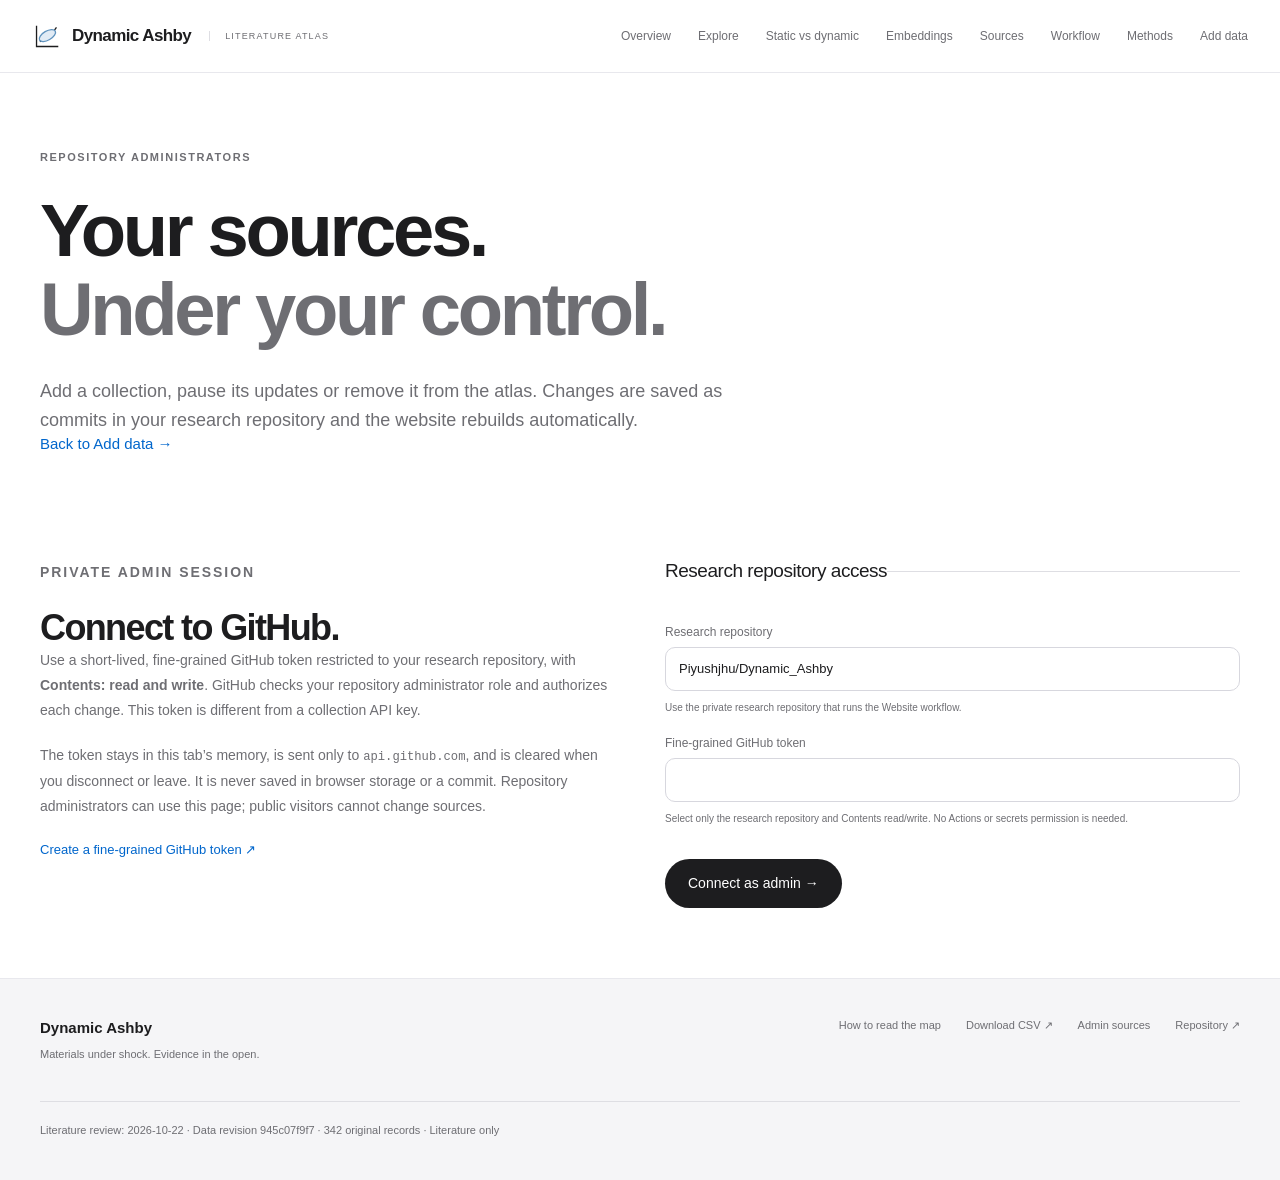
==== admin.html @ 8a85881d "Update literature atlas from b69e2a5868030210f1c32c09766890546ed92d65" ====
<!doctype html>
<html lang="en">
<head>
  <meta charset="utf-8">
  <meta name="viewport" content="width=device-width, initial-scale=1">
  <meta name="description" content="An interactive, source-linked literature atlas of spall strength and Hugoniot elastic limit. Explore exact materials, inspect the evidence, and follow every value back to its paper.">
  <meta name="theme-color" content="#f5f5f7">
  <title>Manage experimental sources — Dynamic Ashby</title>
  <link rel="icon" href="assets/favicon.svg" type="image/svg+xml">
  <link rel="stylesheet" href="assets/styles.css">
  <script type="module" src="assets/app.js"></script>
  <script type="module" src="assets/analysis.js"></script>
  <script type="module" src="assets/rankings.js"></script>
<meta name="referrer" content="no-referrer">
<meta http-equiv="Content-Security-Policy" content="default-src 'self'; script-src 'self'; connect-src 'self' https://api.github.com; style-src 'self' 'unsafe-inline'; img-src 'self' data:; form-action 'none'; base-uri 'none'; object-src 'none'">
<script type="module" src="assets/admin.js"></script>
</head>
<body data-page="admin">
  <a class="skip" href="#main">Skip to content</a>
  <header class="site-header">
    <div class="nav-shell">
      <a class="brand" href="index.html" aria-label="Dynamic Ashby home"><svg viewBox="0 0 32 32" aria-hidden="true"><path d="M5 4v23h24M9 22l5-8 5 3 8-11"/><ellipse cx="17" cy="15" rx="10" ry="5" transform="rotate(-30 17 15)"/></svg>Dynamic Ashby<span class="brand-tag">LITERATURE ATLAS</span></a>
      <button class="menu-button" type="button" aria-expanded="false" aria-controls="main-nav">Menu <span>+</span></button>
      <nav id="main-nav" aria-label="Main navigation"><a href="index.html">Overview</a><a href="explore.html">Explore</a><a href="static-dynamic.html">Static vs dynamic</a><a href="embeddings.html">Embeddings</a><a href="sources.html">Sources</a><a href="workflow.html">Workflow</a><a href="methods.html">Methods</a><a href="contribute.html">Add data</a></nav>
    </div>
  </header>
  <main id="main"><section class="page-intro page-width"><p class="eyebrow">Repository administrators</p><h1>Your sources.<br><span>Under your control.</span></h1><p>Add a collection, pause its updates or remove it from the atlas. Changes are saved as commits in your research repository and the website rebuilds automatically.</p><a class="text-link" href="contribute.html">Back to Add data →</a></section>
<section class="page-width admin-section" id="admin-access" aria-labelledby="admin-heading">
  <div class="admin-access-grid"><div><p class="eyebrow">Private admin session</p><h2 id="admin-heading">Connect to GitHub.</h2><p>Use a short-lived, fine-grained GitHub token restricted to your research repository, with <strong>Contents: read and write</strong>. GitHub checks your repository administrator role and authorizes each change. This token is different from a collection API key.</p><p>The token stays in this tab’s memory, is sent only to <code>api.github.com</code>, and is cleared when you disconnect or leave. It is never saved in browser storage or a commit. Repository administrators can use this page; public visitors cannot change sources.</p><a class="text-link" href="https://github.com/settings/personal-access-tokens/new" target="_blank" rel="noopener noreferrer">Create a fine-grained GitHub token ↗</a></div>
  <form id="admin-login" class="connection-form" autocomplete="off"><fieldset><legend>Research repository access</legend><label class="connection-full">Research repository<input id="admin-repository" required value="Piyushjhu/Dynamic_Ashby" pattern="[A-Za-z0-9_.-]+/[A-Za-z0-9_.-]+" autocomplete="off"><small>Use the private research repository that runs the Website workflow.</small></label><label class="connection-full">Fine-grained GitHub token<input id="admin-token" type="password" required autocomplete="off" spellcheck="false" autocapitalize="off"><small>Select only the research repository and Contents read/write. No Actions or secrets permission is needed.</small></label></fieldset><button class="button primary" type="submit">Connect as admin →</button></form></div>
  <div id="admin-message" class="connection-form-message" role="status" aria-live="polite"></div>
  <div id="admin-session" class="admin-toolbar" hidden><strong id="admin-session-label"></strong><a id="admin-workflow" class="text-link" target="_blank" rel="noopener noreferrer">View website rebuild ↗</a><button id="admin-disconnect" class="button" type="button">Disconnect</button></div>
</section>
<div id="admin-workspace" hidden>
  <section class="page-width admin-section"><div class="connection-section-heading"><div><p class="eyebrow">Live repository configuration</p><h2>Manage sources.</h2></div><div class="admin-toolbar"><a class="text-link" href="#connect-source">Add a source ↓</a><button id="admin-refresh" class="button" type="button">Refresh list</button></div></div><p class="connection-small-print">This list reads the research repository directly. The public map changes after the Website workflow and deployment finish. Pausing retains a source’s status card; removing deletes its connection and stops future synchronization. Neither action deletes data in the original collection.</p><div id="admin-sources" class="connection-status"></div></section>
  <section class="page-width connection-builder" id="connect-source" aria-labelledby="connect-heading"><div class="connection-section-heading"><div><p class="eyebrow">Set up a dynamic source</p><h2 id="connect-heading">Connect your collection.</h2></div><p>This setup creates a configuration file for your research repository. API credentials go directly into GitHub’s encrypted Actions secrets.</p></div><div class="connection-builder-grid"><form id="connection-form" class="connection-form">
  <fieldset><legend>The collection</legend><label class="connection-full">Collection or folder URL<input type="url" id="connection-url" name="portalUrl" required placeholder="https://data.htmdec.org/#collection/…/folder/…" autocomplete="off" aria-describedby="connection-url-help"><small id="connection-url-help">Girder-compatible collections, including data.htmdec.org. A nested folder in the URL takes priority.</small></label><label>Connection ID<input type="text" id="connection-id" name="id" required pattern="[a-z0-9][a-z0-9-]{0,63}" maxlength="64" placeholder="my-lab-shock-data" autocomplete="off"><small>1–64 lowercase letters, numbers or hyphens.</small></label><label>Display name<input type="text" id="connection-label" name="label" required maxlength="120" placeholder="My lab · shock experiments" autocomplete="off"></label><label>Root type<select id="connection-root-type" name="rootType"><option value="folder">Folder</option><option value="collection">Collection</option></select></label><label>Root ID<input type="text" id="connection-root-id" name="rootId" required pattern="[a-fA-F0-9]{24}" maxlength="24" placeholder="24-character collection or folder ID" autocomplete="off"></label></fieldset>
  <fieldset><legend>How the data are stored</legend><label>Read mode<select id="connection-format" name="format" aria-describedby="connection-format-help"><option value="discovery">Discover datasets first</option><option value="csv">CSV files</option><option value="json">JSON files</option><option value="item_metadata">Girder item metadata</option></select></label><label>Authentication<select id="connection-auth" name="auth"><option value="api_key">API key · encrypted GitHub secret</option><option value="token">Girder token · encrypted GitHub secret</option><option value="none">Public source · no credential</option></select></label><p class="connection-field-note connection-full" id="connection-format-help">Discovery lists the available datasets without publishing numerical values. Start here if you have not reviewed the source schema. Collections containing XLSX files or spall values without HEL can remain in discovery while their schema and measurement basis are reviewed.</p><div id="connection-measurement-options" class="connection-full" hidden><div class="connection-fields"><label>File pattern<input type="text" id="connection-file-pattern" name="filePattern" value="*.csv" autocomplete="off"></label><label>JSON records path<input type="text" id="connection-records-path" name="recordsPath" placeholder="data.records (leave blank for an array)" autocomplete="off"></label></div><div class="connection-measurement-callout"><strong>Map experimentally measured values.</strong><p>HEL must be the elastic-limit measurement, not peak shock stress. A spall-only dataset cannot supply a missing HEL. Leave an unavailable property mapping blank; it remains unresolved. Model predictions, simulations and yield-derived coordinates do not enter this layer. Experimentally reduced strengths retain their reported basis.</p></div><div class="connection-fields" id="connection-field-map"><label>Stable row ID<input type="text" name="field-id" value="id" required></label><label>Exact material<input type="text" name="field-material" value="material" required></label><label>Material class<input type="text" name="field-class" value="material_class" required></label><label>Material state<input type="text" name="field-state" value="state"></label><label>Experiment / shot ID<input type="text" name="field-shot" value="shot_id"></label><label>Experimental basis<input type="text" name="field-basis" value="evidence_basis" required></label><label>HEL column<input type="text" name="field-hel" value="HEL"></label><label>HEL units<select id="connection-hel-unit" name="helUnit"><option>GPa</option><option>MPa</option><option>kPa</option><option>Pa</option></select></label><label>Spall column<input type="text" name="field-spall" value="spall_strength"></label><label>Spall units<select id="connection-spall-unit" name="spallUnit"><option>GPa</option><option>MPa</option><option>kPa</option><option>Pa</option></select></label></div><p class="connection-field-note">The basis field must contain <code>experimental</code>, <code>experimental_measurement</code>, <code>direct_measurement</code> or <code>experimental_reduction</code>. Missing or unsupported values stay held for review.</p><label class="connection-check"><input type="checkbox" id="connection-pairing" name="pairing"><span>For rows containing both properties, I confirm that HEL and spall refer to the same identified experiment. Independent property lists must not be paired by material name.</span></label></div></fieldset>
  <details class="connection-advanced"><summary>Advanced · API endpoint</summary><label>Girder API base URL<input type="url" id="connection-api-url" name="apiUrl" value="https://data.htmdec.org/api/v1" required autocomplete="off"><small>HTTPS only. Use the API endpoint for this Girder instance.</small></label></details>
  <fieldset><legend>Publication and repository</legend><label class="connection-full">Research repository <span class="connection-optional">optional</span><input type="text" id="connection-repo" name="repository" placeholder="owner/repository" autocomplete="off" aria-describedby="connection-repo-help"><small id="connection-repo-help">The repository running the website workflow. Enter it to create GitHub setup links.</small></label><label class="connection-check connection-full"><input type="checkbox" id="connection-public" name="publicApproved"><span>I approve publishing this source’s dataset links and accepted measurements on the public atlas. I have permission to share them.</span></label><p class="connection-field-note connection-full">Leave this unchecked to save a configuration awaiting publication approval. It will not fetch or publish source contents.</p></fieldset>
  <div id="connection-form-message" class="connection-form-message" role="status"></div><button class="button primary" type="submit">Create connection configuration ↓</button>
</form><aside class="connection-setup-side"><div class="connection-security"><p class="eyebrow">Credentials stay with you</p><h3>Use an encrypted secret.</h3><p>The browser never asks for a collection API token or sends requests to your collection. Scheduled synchronization runs in your research repository.</p><p>Create an Actions secret named <code>ASHBY_DATA_SOURCE_CREDENTIALS</code>. Its value is a JSON object mapping your connection ID to its API key or token:</p><pre><code>{"my-lab-shock-data": "YOUR_API_KEY"}</code></pre><p>Keep this value out of configuration files and commits. Public sources can use “no credential”.</p><a class="text-link" href="documentation/README_CONNECTED_SOURCES.md">Read the connection guide →</a></div><div class="connection-output" id="connection-output" hidden><p class="eyebrow">Configuration ready</p><h3 id="connection-output-title">Save your connection.</h3><p id="connection-output-note"></p><p>Save the file under <code id="connection-output-path"></code> in the research repository.</p><div class="connection-output-actions"><a id="connection-download" class="button primary" download>Download JSON ↓</a><a id="connection-github-create" class="text-link" target="_blank" rel="noopener noreferrer" hidden>Create file on GitHub ↗</a><a id="connection-github-secret" class="text-link" target="_blank" rel="noopener noreferrer" hidden>Open Actions secrets ↗</a><a id="connection-github-action" class="text-link" target="_blank" rel="noopener noreferrer" hidden>Run the website workflow ↗</a></div><details><summary>Inspect the generated configuration</summary><pre><code id="connection-config-preview"></code></pre></details></div></aside></div></section>

  <section class="page-width admin-section" id="admin-review" hidden><p class="eyebrow">Review before saving</p><h2>Add this source?</h2><p id="admin-review-summary"></p><pre id="admin-review-json"></pre><p id="admin-credential-note"></p><div class="admin-toolbar"><button id="admin-save" class="button primary" type="button">Save source to repository</button><button id="admin-cancel-add" class="button" type="button">Cancel</button></div></section>
</div>
<dialog id="admin-confirm" class="admin-dialog" aria-labelledby="admin-confirm-title"><h2 id="admin-confirm-title"></h2><p id="admin-confirm-detail"></p><label>Type the connection ID to confirm<input id="admin-confirm-id" autocomplete="off" spellcheck="false"></label><div class="admin-toolbar"><button id="admin-confirm-submit" class="button" type="button" disabled>Confirm change</button><button id="admin-confirm-cancel" class="button" type="button">Cancel</button></div></dialog>
</main>
  <footer class="site-footer">
    <div><a class="footer-brand" href="index.html">Dynamic Ashby</a><p>Materials under shock. Evidence in the open.</p></div>
    <div class="footer-links"><a href="methods.html">How to read the map</a><a href="data/literature.csv" download>Download CSV ↗</a><a href="admin.html">Admin sources</a><a href="https://github.com/Piyushjhu/Dynamic-Ashby-Atlas" target="_blank" rel="noopener noreferrer">Repository ↗</a></div>
    <p class="build-note" data-build-note>Loading the literature compilation…</p>
  </footer>
  <div id="toast" class="toast" role="status"></div>
</body>
</html>
---- assets/styles.css ----
@charset "UTF-8";
:root{--ink:#1d1d1f;--secondary:#6e6e73;--faint:#86868b;--paper:#fff;--ground:#f5f5f7;--line:#dedee3;--blue:#0066cc;--radius:24px;font-family:-apple-system,BlinkMacSystemFont,"SF Pro Display","Helvetica Neue",Arial,sans-serif;color:var(--ink);background:var(--paper);font-synthesis:none;-webkit-font-smoothing:antialiased;scroll-behavior:smooth}
*{box-sizing:border-box}body{margin:0}a{color:var(--blue);text-decoration:none}a:hover{text-decoration:underline}button,input,select{font:inherit}button,select{cursor:pointer}button{color:inherit}button:disabled{cursor:default;opacity:.45}button:focus-visible,a:focus-visible,input:focus-visible,select:focus-visible,summary:focus-visible,[tabindex]:focus-visible{outline:3px solid #0071e3;outline-offset:4px}button{border:0}p{line-height:1.6;margin:0 0 20px}h1,h2,h3{font-weight:600;letter-spacing:-.045em;line-height:1.07;margin:0}h1{font-size:clamp(46px,5.8vw,78px)}h2{font-size:clamp(34px,4vw,52px)}h3{font-size:24px;letter-spacing:-.025em}h1 span{color:var(--secondary)}svg{display:block}code{font-family:ui-monospace,SFMono-Regular,Menlo,monospace;font-size:.87em}small{line-height:1.55}.page-width{width:min(1200px,calc(100% - 80px));margin-inline:auto}.eyebrow{text-transform:uppercase;font-size:11px;font-weight:600;letter-spacing:.14em;color:var(--secondary);margin-bottom:24px}.sr-only{position:absolute;width:1px;height:1px;padding:0;overflow:hidden;clip:rect(0,0,0,0);white-space:nowrap;border:0}.skip{position:fixed;top:-60px;left:16px;background:var(--ink);color:white;padding:12px 18px;z-index:100}.skip:focus{top:12px}
.site-header{position:sticky;top:0;z-index:30;background:rgba(255,255,255,.9);backdrop-filter:blur(20px);border-bottom:1px solid #e8e8ed}.nav-shell{width:min(1360px,calc(100% - 64px));height:72px;margin:auto;display:flex;align-items:center;justify-content:space-between;gap:25px}.brand{display:flex;align-items:center;gap:11px;font-size:17px;font-weight:600;letter-spacing:-.035em;color:var(--ink);white-space:nowrap}.brand:hover{text-decoration:none}.brand svg{width:29px;height:29px;stroke:var(--ink);stroke-width:1.45;fill:none}.brand svg ellipse{fill:#e1ebf5;stroke:#6093be}.brand-tag{border-left:1px solid var(--line);padding-left:15px;margin-left:7px;letter-spacing:.13em;font-size:9px;color:var(--secondary);font-weight:500}.site-header nav{display:flex;gap:27px;align-items:center}.site-header nav a{font-size:12px;color:var(--secondary);line-height:72px;position:relative}.site-header nav a:hover{color:var(--ink);text-decoration:none}.site-header nav a[aria-current]{color:var(--ink)}.site-header nav a[aria-current]:after{content:"";position:absolute;bottom:0;height:2px;background:var(--ink);left:0;right:0}.menu-button{display:none}.button{display:inline-flex;align-items:center;justify-content:center;gap:23px;padding:15px 23px;border-radius:100px;font-size:14px;font-weight:500;line-height:1.3;transition:background .2s,transform .2s}.button:hover{text-decoration:none;transform:translateY(-1px)}.primary{background:var(--ink);color:white}.primary:hover{background:#343437}.text-link{font-size:15px;font-weight:500}.hero-actions{display:flex;align-items:center;gap:30px;margin-top:32px}.live-dot{display:inline-block;width:6px;height:6px;border-radius:50%;background:#4b8b65;vertical-align:2px;margin-right:9px}
.hero{padding-top:78px;text-align:center}.hero h1{line-height:1.04;letter-spacing:-.06em}.hero .eyebrow{margin-bottom:27px}.hero-description{color:var(--secondary);font-size:19px;line-height:1.55;max-width:600px;margin:26px auto 0}.hero .hero-actions{justify-content:center}.hero-plot-wrap{margin-top:64px;background:var(--ground);border:1px solid #e8e8ed;border-radius:28px;padding:23px 30px 18px;overflow:hidden;text-align:left}.preview-heading,.preview-caption{display:flex;justify-content:space-between;align-items:center;gap:15px;font-size:12px;color:var(--secondary)}.preview-heading{font-weight:500;color:var(--ink)}.preview-heading a{font-size:11px}.preview-caption{font-size:10px;padding-top:6px}.hero-plot{margin:6px 0}.hero-plot svg{width:100%}.metrics-strip{display:grid;grid-template-columns:repeat(4,1fr);border-bottom:1px solid var(--line);padding:48px 0 44px;gap:20px}.metrics-strip div{text-align:center;border-right:1px solid var(--line)}.metrics-strip div:last-child{border:0}.metrics-strip strong{display:block;font-size:44px;letter-spacing:-.06em;font-weight:500;margin-bottom:7px}.metrics-strip span{font-size:12px;color:var(--secondary)}.editorial-section{padding-block:104px}.split-intro{display:grid;grid-template-columns:1fr 1fr;gap:100px}.prose{font-size:17px;color:var(--secondary)}.prose h2{color:var(--ink);margin-bottom:30px}.prose p{margin-bottom:25px}.feature-section{background:var(--ground);padding-block:94px}.feature-grid{display:grid;grid-template-columns:repeat(3,1fr);gap:60px;margin-top:60px}.feature-grid article{border-top:1px solid #cfcfd6;padding-top:22px}.feature-number{font-size:12px;color:var(--faint);display:block;margin-bottom:44px}.feature-grid h3{margin-bottom:17px}.feature-grid p{font-size:15px;color:var(--secondary)}.feature-grid a{font-size:13px}.evidence-note{max-width:800px;text-align:center}.evidence-note p:not(.eyebrow){color:var(--secondary);font-size:18px;margin:26px auto}.site-footer{background:var(--ground);border-top:1px solid #e8e8ed;padding:40px max(40px,calc((100% - 1200px)/2));display:grid;grid-template-columns:1fr 1fr;gap:28px;color:var(--secondary);font-size:11px}.footer-brand{color:var(--ink);font-size:15px;font-weight:600}.site-footer p{margin:10px 0 0}.footer-links{display:flex;gap:25px;justify-content:flex-end;align-items:flex-start}.footer-links a{color:var(--secondary)}.build-note{grid-column:1/-1;border-top:1px solid var(--line);padding-top:20px;overflow-wrap:anywhere}.page-intro{padding-top:76px;padding-bottom:62px}.page-intro>p:not(.eyebrow){font-size:18px;color:var(--secondary);max-width:700px;margin:28px 0 0}.page-intro.compact{padding-top:50px;padding-bottom:34px}.compact h1{font-size:48px}.compact>p:not(.eyebrow){font-size:16px;margin-top:14px}.compact .eyebrow{margin-bottom:16px}
.explorer{width:min(1440px,calc(100% - 64px))}.explorer-toolbar{display:flex;align-items:center;justify-content:space-between;gap:16px;margin-bottom:20px}.segmented{display:inline-flex;gap:3px;background:#ededf0;padding:4px;border-radius:11px}.segmented button{padding:10px 19px;border-radius:8px;background:transparent;font-size:12px;color:var(--secondary)}.segmented button[aria-pressed=true]{background:white;color:var(--ink);box-shadow:0 1px 3px #0000000d}.toolbar-actions{display:flex;gap:16px}.quiet-button{background:transparent;color:var(--secondary);padding:8px 5px;font-size:12px}.quiet-button:hover{color:var(--blue)}.filter-bar{display:flex;gap:16px;align-items:center;background:var(--ground);padding:16px 20px;border:1px solid #e8e8ed;border-radius:16px 16px 0 0}.search-field{display:flex;align-items:center;gap:9px;flex:1;min-width:150px}.search-field svg{width:18px;height:18px;stroke:var(--secondary);fill:none;stroke-width:1.4;flex-shrink:0}.search-field input{width:100%;padding:10px 0;border:0;background:transparent;outline-offset:2px;font-size:13px;min-width:100px;color:var(--ink)}.search-field input::placeholder{color:var(--faint)}.filter-bar>label:not(.search-field){display:flex;align-items:center;gap:9px;font-size:11px;color:var(--secondary)}select{background:white;border:1px solid #d7d7dd;border-radius:8px;font-size:12px;padding:10px 30px 10px 10px;color:var(--ink);max-width:100%}.explorer-body{display:grid;grid-template-columns:minmax(0,1fr) 330px;border:1px solid var(--line);border-top:0;border-radius:0 0 18px 18px;overflow:hidden}.map-panel{min-width:0;padding:19px 20px 20px}.map-topline{display:flex;align-items:center;justify-content:space-between;gap:15px;margin-bottom:6px}.map-topline p{font-size:11px;color:var(--secondary);margin:0}.checkbox{display:flex;gap:6px;align-items:center;font-size:11px;white-space:nowrap;color:var(--secondary)}input[type=checkbox]{accent-color:var(--ink)}.map-frame{position:relative}.main-plot{width:100%;min-height:380px;touch-action:none;user-select:none}.main-plot svg{width:100%;overflow:visible}.zoom-tools{position:absolute;right:9px;bottom:75px;display:flex;flex-direction:column;border:1px solid var(--line);background:#fffffff0;border-radius:9px;overflow:hidden}.zoom-tools button{background:transparent;width:31px;height:30px;font-size:18px;font-weight:400}.zoom-tools button+button{border-top:1px solid #e8e8ed}.zoom-tools button:hover{background:var(--ground)}.plot-key{display:flex;flex-wrap:wrap;gap:13px;font-size:10px;color:var(--secondary);margin:3px 0 15px;padding-top:8px}.plot-key>span{display:flex;align-items:center;gap:5px}.line-sample{display:inline-block;width:19px;border-top:1.5px solid var(--secondary)}.line-sample.matched{border-top-style:dashed}.line-sample.modeled{border-top-style:dotted}.plot-hint{margin-left:auto;color:var(--faint)}.class-legend{display:flex;flex-wrap:wrap;gap:4px 7px;border-top:1px solid #ededf0;padding-top:11px}.legend-button{display:flex;align-items:center;gap:5px;font-size:10px;background:transparent;border:1px solid transparent;border-radius:6px;padding:6px;color:var(--secondary)}.legend-button:hover,.legend-button[aria-pressed=true]{background:var(--ground);color:var(--ink);border-color:#dedee3}.swatch{width:7px;height:7px;border-radius:50%;background:var(--color);display:inline-block;flex-shrink:0}.map-footnote{font-size:10px;color:var(--faint);line-height:1.6;margin:12px 0 0}.map-footnote a{white-space:nowrap}.selection-panel{border-left:1px solid var(--line);background:#fafafb;padding:27px 23px;max-height:830px;overflow:auto;scrollbar-width:thin}.selection-panel h2{font-size:25px;line-height:1.18;letter-spacing:-.035em;overflow-wrap:anywhere}.selection-panel .eyebrow{font-size:9px;margin:0 0 12px}.selection-panel p{font-size:12px;color:var(--secondary)}.selection-panel .state-text{margin:12px 0 18px;font-size:12px}.empty-selection{padding-top:65px}.empty-selection svg{width:80px;height:62px;margin-bottom:28px}.empty-selection h2{font-size:25px;margin-bottom:17px}.empty-selection p{font-size:13px}.empty-selection .quiet-button{color:var(--blue);padding:0;text-align:left;font-size:12px}.detail-close{float:right;background:transparent;font-size:19px;color:var(--secondary);margin-top:-8px;padding:3px 0 6px 8px}.property-grid{display:grid;grid-template-columns:1fr 1fr;margin:22px 0;border-block:1px solid var(--line);padding:16px 0;gap:10px}.property-grid strong{display:block;font-size:19px;letter-spacing:-.04em;font-weight:500}.property-grid small{display:block;font-size:10px;color:var(--secondary);margin-bottom:6px}.property-grid .unit{font-size:10px;color:var(--secondary);display:block;margin-top:4px}.detail-stat{font-size:11px;color:var(--secondary);line-height:1.7;margin-bottom:16px}.detail-badge{display:inline-flex;border:1px solid #d6d6dc;border-radius:5px;padding:4px 6px;font-size:9px;margin:0 3px 8px 0;color:var(--secondary);line-height:1.4}.detail-section{padding-top:18px;margin-top:18px;border-top:1px solid var(--line)}.detail-section h3{font-size:11px;letter-spacing:0;font-weight:600;margin-bottom:10px}.detail-section p{font-size:11px;line-height:1.7;margin-bottom:9px;overflow-wrap:anywhere}.detail-section dl{display:grid;grid-template-columns:1fr 1.5fr;font-size:10px;gap:8px;margin:0;line-height:1.5}.detail-section dt{color:var(--faint)}.detail-section dd{margin:0;color:var(--secondary)}.citation-link{display:block;font-size:12px;line-height:1.5;margin-bottom:7px}.detail-source{padding:10px 0;border-bottom:1px solid #e8e8ed}.detail-source:last-child{border:0}.detail-source small{display:block;color:var(--faint);font-size:10px}.record-link{display:block;border:0;background:transparent;padding:9px 0;text-align:left;width:100%;font-size:11px;line-height:1.5;border-bottom:1px solid #e8e8ed;color:var(--blue)}.record-link small{display:block;font-size:10px;color:var(--secondary)}.record-link:hover{text-decoration:underline}.back-link{border:0;background:transparent;color:var(--blue);padding:0;margin-bottom:20px;font-size:11px}.plot-tooltip{position:fixed;z-index:45;background:#1d1d1f;color:#fff;max-width:260px;border-radius:9px;padding:11px 13px;pointer-events:none;font-size:11px;line-height:1.5}.plot-tooltip strong{display:block;font-weight:500;margin-bottom:3px}.plot-tooltip span{display:block;color:#cfcfd6;font-size:10px}.results-section{padding-top:43px}.results-heading{display:flex;justify-content:space-between;align-items:flex-end;margin-bottom:22px}.results-heading .eyebrow{font-size:9px;margin-bottom:11px}.results-heading h2{font-size:27px}.results-heading>span{font-size:11px;color:var(--secondary)}.material-results{display:grid;grid-template-columns:repeat(3,1fr);gap:0 25px;max-height:380px;overflow:auto;padding-right:6px}.material-row{display:flex;align-items:flex-start;gap:11px;border-top:1px solid var(--line);background:transparent;padding:16px 0;text-align:left;min-width:0}.material-row .swatch{margin-top:5px}.material-row strong{font-weight:500;font-size:12px;display:block;line-height:1.45}.material-row small{display:block;font-size:10px;color:var(--secondary);margin-top:4px}.material-row:hover strong{color:var(--blue)}.material-row[aria-pressed=true]{color:var(--blue)}.no-results{padding:40px 0;color:var(--secondary);font-size:14px;grid-column:1/-1}.coverage-section{display:grid;grid-template-columns:1fr 1fr;gap:90px;padding-block:85px}.coverage-section h2{font-size:35px}.coverage-section p:not(.eyebrow){font-size:14px;color:var(--secondary);margin-top:20px}.ledger-row{display:flex;justify-content:space-between;align-items:center;padding:17px 0;border-bottom:1px solid var(--line);font-size:12px;color:var(--secondary);gap:15px}.ledger-row strong{font-size:21px;font-weight:500;color:var(--ink);letter-spacing:-.04em}.coverage-class{font-size:11px;padding:11px 0;border-bottom:1px solid var(--line);display:flex;justify-content:space-between;gap:12px}.coverage-class>span:first-child{display:flex;align-items:center;gap:8px}.coverage-class>span:last-child{color:var(--secondary)}
.source-library{padding-bottom:90px}.library-toolbar{display:flex;align-items:center;gap:15px;padding:16px 20px;background:var(--ground);border-radius:14px}.library-summary{display:flex;justify-content:space-between;color:var(--secondary);font-size:11px;padding:24px 0;border-bottom:1px solid var(--line)}.source-item{padding:27px 0;border-bottom:1px solid var(--line);display:grid;grid-template-columns:90px minmax(0,1fr) 180px;gap:24px;scroll-margin-top:95px}.source-id{font-size:11px;color:var(--faint);padding-top:4px}.source-year{display:block;font-size:24px;color:var(--ink);letter-spacing:-.04em;margin-bottom:6px;font-weight:500}.source-item h2{font-size:18px;line-height:1.4;letter-spacing:-.02em;max-width:760px;margin-bottom:9px;font-weight:500}.source-citation{font-size:12px;color:var(--secondary);margin:0 0 13px}.source-tags{display:flex;gap:8px;flex-wrap:wrap;font-size:10px;color:var(--secondary);margin-bottom:13px}.source-tags span{background:var(--ground);padding:4px 7px;border-radius:4px}.source-actions{text-align:right;font-size:12px;padding-top:4px}.source-actions a{display:block;margin-bottom:13px}.source-actions small{display:block;color:var(--faint);font-size:10px}.source-item details{margin-top:14px}.source-item summary{font-size:11px;color:var(--blue);cursor:pointer;width:fit-content;line-height:1.6}.source-records{padding-top:15px}.source-record{display:grid;grid-template-columns:60px 1fr;gap:10px;padding:13px 0;border-top:1px solid #ebebee;font-size:11px;color:var(--secondary);line-height:1.7}.source-record>span{color:var(--faint)}.source-record strong{color:var(--ink);font-weight:500}.source-record p{font-size:11px;margin:3px 0}.source-record a{display:inline-block;margin-top:6px}.source-note{font-size:11px;color:var(--secondary);margin-top:15px}.source-item:target{background:#f5f8fc}.workflow-steps{padding-bottom:50px}.workflow-step{display:grid;grid-template-columns:65px 1fr 285px;gap:40px;padding:64px 0;border-top:1px solid var(--line);align-items:start}.step-number{font-size:16px;color:var(--faint);letter-spacing:-.03em}.workflow-step h2{font-size:35px;margin-bottom:25px}.workflow-step .eyebrow{margin-bottom:17px}.workflow-step p:not(.eyebrow){font-size:15px;color:var(--secondary)}.step-detail{background:var(--ground);border-radius:18px;padding:25px;align-self:stretch}.file-label{font-size:10px;font-family:ui-monospace,SFMono-Regular,monospace;display:block;overflow-wrap:anywhere;color:var(--secondary);padding-bottom:19px;border-bottom:1px solid #dcdce1;margin-bottom:20px}.step-detail p{line-height:2.1!important;font-size:13px!important;color:var(--ink)!important}.step-detail small{font-size:10px;color:var(--faint);display:block;padding-top:10px}.reading-layout{display:grid;grid-template-columns:210px 1fr;gap:100px;padding-bottom:90px}.reading-nav{position:sticky;top:112px;align-self:start;display:flex;flex-direction:column;gap:22px;border-left:1px solid var(--line);padding-left:20px;font-size:12px}.reading-nav a{color:var(--secondary)}.reading-nav a:hover{color:var(--ink)}.reading-content{max-width:750px}.reading-content section{scroll-margin-top:110px;padding-bottom:55px;margin-bottom:40px;border-bottom:1px solid var(--line)}.reading-content section:last-child{border:0;margin:0}.reading-content h2{font-size:35px;margin-bottom:26px}.reading-content p:not(.eyebrow){color:var(--secondary);font-size:15px}.reading-content strong{color:var(--ink);font-weight:500}.formula{background:var(--ground);border-radius:14px;padding:28px 24px;margin:27px 0;font-size:19px;letter-spacing:-.015em;line-height:1.5;overflow:auto}.definition-row{display:grid;grid-template-columns:185px 1fr;gap:25px;padding:18px 0;border-top:1px solid var(--line)}.definition-row strong{font-size:13px;line-height:1.6}.definition-row p{font-size:13px!important;margin:0}.model-summary{margin-top:25px}.model-summary details{border-top:1px solid var(--line);padding:16px 0;font-size:12px}.model-summary summary{cursor:pointer;line-height:1.6;font-weight:500}.model-summary p{font-size:12px!important;margin-top:13px}.model-summary a{font-size:12px;display:block;margin-top:10px}.contribute-grid{display:grid;grid-template-columns:1.3fr 1fr;gap:100px}.contribute-grid h2{font-size:35px}.file-guide{padding:21px 0;border-bottom:1px solid var(--line)}.file-guide code{font-size:13px;color:var(--ink)}.file-guide p{font-size:14px;margin:13px 0 0}.contribute-grid .prose>p{margin-top:25px;font-size:14px}.contribute-aside{background:var(--ground);border-radius:22px;padding:34px;align-self:start}.contribute-aside .eyebrow{line-height:1.7}.plain-checks{padding:0 0 0 20px;color:var(--secondary);font-size:14px;line-height:1.6;margin:0}.plain-checks li{padding-left:10px;margin-bottom:20px}.plain-checks li:last-child{margin:0}.command-block{background:var(--ground);border-radius:20px;padding:30px;margin-block:30px}.command-block>span{font-size:12px;color:var(--secondary)}pre{overflow-x:auto;line-height:1.8;font-size:16px;margin:12px 0 30px}.command-block small{font-size:12px;color:var(--secondary)}.section-description{font-size:16px;color:var(--secondary);margin-top:22px}.editorial-section>p:not(.eyebrow){color:var(--secondary);max-width:850px}.toast{position:fixed;left:50%;bottom:28px;transform:translate(-50%,20px);background:var(--ink);color:white;font-size:12px;padding:14px 21px;border-radius:50px;z-index:100;opacity:0;pointer-events:none;transition:.2s}.toast.visible{opacity:1;transform:translate(-50%,0)}.load-error{padding:35px;background:#fff4ef;border:1px solid #e9cabc;border-radius:16px;font-size:14px;line-height:1.7}.plot-object{cursor:pointer;outline:none}.plot-object:focus-visible{stroke:var(--ink)!important;stroke-width:3!important}.plot-label{pointer-events:none;paint-order:stroke;stroke:#fff;stroke-width:3px;stroke-linejoin:round;fill:#55555b;font-weight:500}.plot-axis{fill:#6e6e73;font-size:10px}.plot-axis-label{fill:#4f4f54;font-size:11px;font-weight:500}.plot-grid{stroke:#dddde3;stroke-width:.65}.plot-grid.minor{stroke:#e8e8ed;stroke-dasharray:2 4}
@media(min-width:1650px){.explorer-body{grid-template-columns:minmax(0,1fr) 360px}.selection-panel{max-height:900px}}
@media(max-width:1150px){.brand-tag{display:none}.site-header nav{gap:22px}.filter-bar{flex-wrap:wrap}.search-field{flex-basis:240px}.filter-bar>label:not(.search-field){flex:1}.filter-bar select{width:100%}.explorer-body{grid-template-columns:minmax(0,1fr) 285px}.selection-panel{padding:24px 19px}.map-panel{padding:16px}.split-intro{gap:60px}.feature-grid{gap:35px}.reading-layout{gap:55px;grid-template-columns:170px 1fr}.workflow-step{grid-template-columns:35px 1fr 250px;gap:30px}.contribute-grid{gap:60px}.plot-hint{display:none}}
@media(max-width:850px){.page-width{width:calc(100% - 48px)}.nav-shell{width:calc(100% - 40px);height:62px}.site-header nav{gap:18px}.site-header nav a{font-size:11px;line-height:62px}.brand{font-size:15px;gap:8px}.brand svg{width:25px}.hero{padding-top:62px}.hero h1{font-size:58px}.hero-description{font-size:17px}.hero-plot-wrap{margin-top:45px;padding:20px 16px 15px}.editorial-section{padding-block:75px}.feature-section{padding-block:70px}.split-intro{gap:35px}.feature-grid{gap:26px}.feature-grid h3{font-size:21px}.explorer{width:calc(100% - 36px)}.explorer-body{grid-template-columns:1fr}.selection-panel{border-left:0;border-top:1px solid var(--line);max-height:650px;min-height:0}.empty-selection{padding-top:0;display:grid;grid-template-columns:55px 1fr;gap:0 20px}.empty-selection svg{width:50px;grid-row:1/4;margin:0}.empty-selection h2{font-size:22px;margin-bottom:9px}.empty-selection p{margin-bottom:10px}.property-grid{max-width:430px}.selection-panel h2{max-width:600px}.detail-section dl{max-width:500px}.material-results{grid-template-columns:repeat(2,1fr)}.coverage-section{gap:40px;padding-block:65px}.source-item{grid-template-columns:65px minmax(0,1fr) 125px;gap:18px}.source-item h2{font-size:16px}.workflow-step{grid-template-columns:30px 1fr;gap:25px}.step-detail{grid-column:2;display:grid;grid-template-columns:1fr 1fr;gap:0 25px}.step-detail .file-label{grid-column:1/-1}.step-detail p{margin-bottom:0}.step-detail small{padding-top:0}.reading-layout{grid-template-columns:1fr;gap:40px}.reading-nav{position:static;flex-direction:row;flex-wrap:wrap;gap:13px 24px}.reading-content{max-width:100%}.contribute-grid{gap:40px}.contribute-aside{padding:25px}.site-footer{padding-inline:24px}.footer-links{gap:16px}}
@media(max-width:600px){.page-width{width:calc(100% - 40px)}.menu-button{display:block;font-size:12px;background:transparent;padding:10px 0 10px 15px}.menu-button span{font-size:18px;margin-left:13px}.site-header nav{display:none;position:absolute;top:62px;left:0;right:0;background:#fffffff7;backdrop-filter:blur(20px);padding:10px 24px 23px;border-bottom:1px solid var(--line)}.site-header nav.open{display:flex;flex-direction:column;align-items:stretch;gap:0}.site-header nav a{font-size:17px;line-height:48px}.site-header nav a[aria-current]:after{display:none}.hero{padding-top:48px}.eyebrow{font-size:9px;margin-bottom:20px;letter-spacing:.12em}.hero h1{font-size:43px;letter-spacing:-.055em}.hero-description{font-size:16px;max-width:340px;line-height:1.6;margin-top:22px}.hero-actions{gap:20px;flex-wrap:wrap;margin-top:26px}.hero .hero-actions{flex-direction:column;gap:20px}.button{font-size:13px;padding:14px 21px}.text-link{font-size:13px}.hero-plot-wrap{margin-top:36px;border-radius:18px;padding:17px 8px 14px;margin-inline:-9px}.preview-heading{font-size:10px;align-items:flex-start;padding:0 5px}.preview-heading a{font-size:9px;max-width:75px;text-align:right;line-height:1.5}.preview-caption{font-size:8px;gap:10px;padding:0 5px}.metrics-strip{grid-template-columns:repeat(2,1fr);gap:30px 15px;padding:35px 0}.metrics-strip div:nth-child(2){border:0}.metrics-strip strong{font-size:35px}.metrics-strip span{font-size:10px}.split-intro{grid-template-columns:1fr;gap:30px}.editorial-section{padding-block:60px}h2{font-size:35px}.prose{font-size:16px}.feature-section{padding-block:58px}.feature-grid{grid-template-columns:1fr;gap:33px;margin-top:40px}.feature-number{margin-bottom:19px}.feature-grid article{padding-top:18px}.feature-grid h3{font-size:23px;margin-bottom:14px}.feature-grid p{font-size:14px}.evidence-note{text-align:left}.evidence-note p:not(.eyebrow){font-size:16px}.site-footer{grid-template-columns:1fr;padding:33px 20px;gap:22px}.footer-links{justify-content:flex-start;flex-wrap:wrap;font-size:10px}.build-note{font-size:10px}.page-intro{padding-top:50px;padding-bottom:40px}.page-intro h1{font-size:40px}.page-intro>p:not(.eyebrow){font-size:16px;margin-top:21px}.compact h1{font-size:37px!important}.compact>p:not(.eyebrow){font-size:14px}.explorer{width:calc(100% - 24px)}.explorer-toolbar{align-items:flex-start;gap:9px;margin-bottom:15px}.segmented button{font-size:10px;padding:9px 12px}.toolbar-actions{flex-direction:column;gap:2px}.toolbar-actions button{font-size:10px;padding:5px 0;text-align:right}.filter-bar{padding:11px 12px;gap:10px}.search-field{flex-basis:100%;border-bottom:1px solid #dedee3}.filter-bar>label:not(.search-field){flex-direction:column;align-items:flex-start;gap:6px;font-size:9px}.filter-bar select{font-size:10px;padding:9px 15px 9px 7px}.filter-bar>.quiet-button{align-self:flex-end;font-size:10px;padding-bottom:10px}.map-panel{padding:13px 9px}.map-topline{gap:9px}.map-topline p{font-size:9px}.checkbox{font-size:9px;gap:3px}.main-plot{min-height:340px}.zoom-tools{right:3px;bottom:70px}.zoom-tools button{width:27px;height:28px;font-size:16px}.plot-key{font-size:8px;gap:10px}.line-sample{width:14px}.legend-button{font-size:9px;padding:5px}.class-legend{gap:2px}.map-footnote{font-size:9px}.selection-panel{padding:23px 19px}.material-results{grid-template-columns:1fr;max-height:340px}.results-section{padding:33px 8px 0}.results-heading h2{font-size:24px}.results-heading>span{font-size:10px}.coverage-section{grid-template-columns:1fr;gap:15px;padding-block:55px}.coverage-section h2{font-size:32px}.coverage-section .eyebrow{margin-bottom:15px}.library-toolbar{flex-wrap:wrap;padding:12px;gap:9px}.library-toolbar select{flex:1;width:45%;font-size:10px}.library-toolbar .search-field{padding-inline:5px}.library-summary{font-size:10px;gap:20px}.source-item{grid-template-columns:45px 1fr;gap:15px;padding:23px 0}.source-year{font-size:19px}.source-id{font-size:9px}.source-item h2{font-size:16px}.source-citation{font-size:11px}.source-tags{font-size:9px}.source-actions{grid-column:2;text-align:left;padding:0;display:flex;gap:15px;flex-wrap:wrap;font-size:11px}.source-actions a{margin:0}.source-actions small{width:100%;font-size:9px}.source-record{grid-template-columns:40px 1fr;font-size:10px;gap:8px}.source-record p{font-size:10px}.workflow-step{padding:38px 0;grid-template-columns:24px 1fr;gap:15px}.workflow-step h2{font-size:29px}.workflow-step p:not(.eyebrow){font-size:14px}.step-number{font-size:12px}.step-detail{padding:21px;grid-template-columns:1fr}.step-detail small{padding-top:15px}.reading-nav{font-size:11px;gap:15px 20px}.reading-content section{padding-bottom:32px;margin-bottom:32px;scroll-margin-top:85px}.reading-content h2{font-size:29px}.reading-content p:not(.eyebrow){font-size:14px}.definition-row{grid-template-columns:1fr;gap:8px;padding:17px 0}.formula{font-size:15px;padding:22px 18px}.contribute-grid{grid-template-columns:1fr;gap:25px}.contribute-grid h2{font-size:29px}.contribute-aside{padding:27px}.plain-checks{font-size:13px}.command-block{padding:23px 18px;border-radius:15px}pre{font-size:13px}.command-block>span{font-size:11px}.command-block small{font-size:11px}.toast{width:max-content;max-width:calc(100% - 30px);font-size:11px}.plot-axis{font-size:9px}.plot-axis-label{font-size:10px}}
@media(prefers-reduced-motion:reduce){:root{scroll-behavior:auto}*{transition:none!important;animation:none!important}}

/* Source-linked static/dynamic comparison and reproducible embeddings. */
.analysis-metrics{display:grid;grid-template-columns:repeat(4,minmax(0,1fr));gap:25px;padding:12px 0 42px;border-bottom:1px solid var(--line)}.analysis-metrics>div{border-right:1px solid var(--line);padding-right:20px}.analysis-metrics>div:last-child{border:0}.analysis-metrics strong{display:block;font-size:42px;font-weight:500;letter-spacing:-.055em;margin-bottom:10px}.analysis-metrics span{display:block;font-size:12px;line-height:1.6;color:var(--secondary);max-width:180px}.analysis-section{padding-block:62px;border-bottom:1px solid var(--line)}.analysis-section:last-child{border:0}.analysis-section-heading{display:flex;justify-content:space-between;align-items:flex-end;gap:30px;margin-bottom:32px}.analysis-section-heading>.text-link{flex:none;font-size:13px;padding-bottom:5px}.analysis-section .eyebrow{margin-bottom:17px}.analysis-section h2{font-size:39px}.analysis-lead{max-width:780px;font-size:16px;color:var(--secondary);margin-bottom:30px}.analysis-filters{margin-bottom:23px}.analysis-filters .search-field input{width:100%;min-width:0;background:transparent;border:0;padding:12px 0;outline-offset:0;font-size:13px}.analysis-filters>label{min-width:0}.analysis-filters select{max-width:100%}.comparison-grid{display:grid;grid-template-columns:repeat(2,minmax(0,1fr));gap:22px}.analysis-card{background:var(--ground);border:1px solid #e8e8ed;border-radius:22px;padding:25px;min-width:0}.analysis-card-heading{display:flex;justify-content:space-between;align-items:start;gap:15px}.analysis-card-heading .eyebrow{font-size:9px;letter-spacing:.09em;margin-bottom:12px}.analysis-card h3{font-size:24px}.analysis-card-heading h2{font-size:28px;line-height:1.15}.analysis-count{color:var(--secondary);font-size:10px;line-height:1.5;flex:none;max-width:115px;text-align:right}.analysis-plot{width:100%;min-width:0;touch-action:pan-y;margin:20px 0 10px}.analysis-plot svg{width:100%;overflow:hidden}.analysis-point{cursor:pointer;outline:none}.analysis-point:focus-visible{stroke:#1d1d1f;stroke-width:3}.analysis-point:hover{fill-opacity:1;stroke:#1d1d1f;stroke-width:1.5}.analysis-empty-title{font-size:14px;fill:var(--ink);font-weight:500}.analysis-empty-text{font-size:10px;fill:var(--secondary)}.analysis-caption{font-size:11px!important;line-height:1.7!important;color:var(--secondary);margin:0}.analysis-caption a{white-space:normal}.evidence-callout{border-left:3px solid #7893ad;background:#f3f6f9;border-radius:0 14px 14px 0;padding:22px 25px;margin-bottom:28px;font-size:13px;color:var(--secondary);line-height:1.65}.evidence-callout strong{color:var(--ink);font-size:14px;font-weight:500;line-height:1.5}.evidence-callout p{margin:10px 0 0}.evidence-callout ul{padding-left:19px;font-size:12px;line-height:1.7;margin-bottom:0}.analysis-legend-item{display:inline-flex;align-items:center;gap:8px;font-size:11px;color:var(--secondary);padding:5px}.analysis-selection{margin-top:22px;border:1px solid var(--line);border-radius:18px;padding:24px 28px;scroll-margin-top:100px}.analysis-selection>p{font-size:13px;color:var(--secondary);margin:0}.analysis-selection-heading{display:flex;align-items:center;justify-content:space-between;gap:25px}.analysis-selection-heading .eyebrow{font-size:9px;margin-bottom:10px;overflow-wrap:anywhere}.analysis-selection-heading h3{font-size:24px;line-height:1.25}.analysis-selection-heading>a{font-size:12px;line-height:1.6;max-width:40%}.analysis-detail-grid{display:grid;grid-template-columns:repeat(3,minmax(0,1fr));gap:20px;margin:24px 0 0}.analysis-detail-grid dt{font-size:10px;color:var(--secondary);margin-bottom:6px}.analysis-detail-grid dd{font-size:12px;line-height:1.6;margin:0;overflow-wrap:anywhere}.analysis-selection .analysis-caption{margin-top:20px}.analysis-records{margin-top:25px}.analysis-records>summary{font-size:13px;cursor:pointer;padding:16px 0}.analysis-records>summary span{color:var(--secondary);margin-left:5px}.analysis-record-list{max-height:420px;overflow-y:auto;display:grid;grid-template-columns:repeat(2,minmax(0,1fr));border-top:1px solid var(--line)}.analysis-record{display:flex;align-items:center;gap:14px;text-align:left;padding:17px 14px;background:transparent;border-bottom:1px solid var(--line);min-width:0;width:100%}.analysis-record:hover,.analysis-record[aria-pressed="true"]{background:var(--ground)}.analysis-record>span:nth-child(2){flex:1;min-width:0}.analysis-record strong{display:block;font-size:12px;font-weight:500;line-height:1.5;overflow-wrap:anywhere}.analysis-record small{display:block;font-size:10px;color:var(--secondary);margin-top:5px}.analysis-record-arrow{font-size:16px;color:var(--secondary)}.analysis-discussion{display:grid;grid-template-columns:repeat(2,minmax(0,1fr));gap:34px 45px;margin-block:35px}.analysis-discussion h3,.analysis-methods h3{font-size:22px;line-height:1.2;margin-bottom:15px}.analysis-discussion p,.analysis-methods p{font-size:14px;color:var(--secondary);line-height:1.75;margin:0}.analysis-methods{display:grid;grid-template-columns:repeat(2,minmax(0,1fr));gap:30px 45px;margin-top:30px}.analysis-references{display:flex;flex-wrap:wrap;gap:17px 28px;margin-top:35px;font-size:12px;line-height:1.6}.analysis-table-wrap{width:100%;overflow-x:auto}.analysis-table{border-collapse:collapse;width:100%;font-size:12px;line-height:1.6;text-align:left}.analysis-table caption{text-align:left;color:var(--secondary);font-size:11px;padding-bottom:20px}.analysis-table th{font-weight:500}.analysis-table thead th{font-size:10px;color:var(--secondary);white-space:nowrap;background:var(--ground)}.analysis-table th,.analysis-table td{padding:13px 14px;border-bottom:1px solid var(--line);vertical-align:top}.analysis-table th:first-child{padding-left:12px}.analysis-table tbody td{color:var(--secondary)}.analysis-embedding-layout{display:grid;grid-template-columns:minmax(0,1fr) 295px;gap:22px}.embedding-side{align-self:start}.embedding-side h3{margin-bottom:22px}.embedding-side .analysis-caption{margin-bottom:12px}.feature-tags{display:flex;flex-wrap:wrap;gap:7px;padding:0;list-style:none;margin:12px 0 25px}.feature-tags li{background:white;border:1px solid var(--line);border-radius:6px;padding:6px 8px;font-size:10px;line-height:1.5;overflow-wrap:anywhere}.diagnostic-list{margin:0}.diagnostic-list>div{padding:11px 0;border-bottom:1px solid var(--line);display:flex;justify-content:space-between;gap:20px}.diagnostic-list dt{font-size:11px;color:var(--secondary);line-height:1.6}.diagnostic-list dd{font-size:11px;text-align:right;line-height:1.6;max-width:55%;margin:0;overflow-wrap:anywhere}.diagnostic-list+.analysis-caption{margin-top:20px}.stability-detail{margin-top:23px;font-size:11px;color:var(--secondary);line-height:1.7}.stability-detail summary{cursor:pointer}.stability-detail ul{padding-left:15px;overflow-wrap:anywhere}.stability-detail li{margin-top:10px}.analysis-export{margin-top:18px;justify-content:flex-start;gap:22px;font-size:11px}.analysis-export .quiet-button{font-size:11px;padding:5px 0}.embedding-reading{margin-top:40px}.embedding-reading .feature-number{margin-bottom:25px}.analysis-explorer{padding-top:0}.analysis-explorer .analysis-filters>label:first-child{flex:1;max-width:570px}.analysis-explorer .analysis-filters>label:first-child select{width:100%;text-overflow:ellipsis}.analysis-card .class-legend{margin-top:0}
@media(max-width:1250px){.brand-tag{display:none}.site-header nav{gap:19px}.site-header nav a{font-size:11px}.nav-shell{gap:20px}.analysis-card{padding:21px}.analysis-embedding-layout{grid-template-columns:minmax(0,1fr) 270px}}
@media(max-width:1000px){.menu-button{display:block;font-size:12px;background:transparent;padding:10px 0 10px 15px;flex:none}.menu-button span{font-size:18px;margin-left:13px}.site-header nav{display:none;position:absolute;top:72px;left:0;right:0;background:#fffffff7;backdrop-filter:blur(20px);padding:12px 30px 24px;border-bottom:1px solid var(--line)}.site-header nav.open{display:grid;grid-template-columns:repeat(4,1fr);gap:0 24px}.site-header nav a{font-size:13px;line-height:48px}.site-header nav a[aria-current]:after{display:none}.analysis-card h3{font-size:21px}.analysis-card-heading{flex-direction:column;gap:10px}.analysis-count{text-align:left;max-width:none}.analysis-embedding-layout{grid-template-columns:minmax(0,1fr) 245px}.analysis-detail-grid{grid-template-columns:repeat(2,minmax(0,1fr))}.analysis-section h2{font-size:34px}.analysis-filters>label{flex:1}.analysis-explorer .analysis-filters>label:first-child{flex-basis:100%;max-width:none}}
@media(max-width:850px){.site-header nav{top:62px}.comparison-grid{grid-template-columns:1fr}.analysis-card-heading{flex-direction:row}.analysis-count{text-align:right}.analysis-plot{max-width:720px;margin-inline:auto}.analysis-metrics{gap:20px}.analysis-metrics strong{font-size:35px}.analysis-embedding-layout{grid-template-columns:1fr}.embedding-side{display:grid;grid-template-columns:190px 1fr;gap:0 25px}.embedding-side>.eyebrow{grid-column:1}.embedding-side>h3{grid-column:1}.embedding-side>#embedding-inputs{grid-column:2;grid-row:1/4}.analysis-section-heading{align-items:start}.analysis-section-heading>.text-link{max-width:150px;line-height:1.6}.analysis-section{padding-block:48px}}
@media(max-width:600px){.site-header nav.open{display:flex;flex-direction:column;gap:0;padding:10px 24px 23px}.site-header nav a{font-size:16px;line-height:44px}.analysis-metrics{grid-template-columns:repeat(2,minmax(0,1fr));gap:25px 20px;padding-bottom:30px}.analysis-metrics>div:nth-child(2){border:0}.analysis-metrics strong{font-size:33px}.analysis-metrics span{font-size:10px}.analysis-section{padding-block:36px}.analysis-section h2{font-size:29px}.analysis-section-heading{flex-direction:column;gap:20px;margin-bottom:25px}.analysis-section-heading>.text-link{max-width:none}.analysis-lead{font-size:14px}.analysis-card{padding:20px 13px;border-radius:16px}.analysis-card h3{font-size:20px}.analysis-card .eyebrow{font-size:8px}.analysis-count{font-size:9px;max-width:90px}.analysis-card-heading h2{font-size:23px}.analysis-empty-title{font-size:12px}.analysis-empty-text{font-size:9px}.analysis-caption{font-size:10px!important}.analysis-filters{padding:12px}.analysis-filters .search-field input{font-size:12px}.analysis-filters>label:not(.search-field){font-size:10px}.analysis-filters select{font-size:11px}.analysis-filters>.quiet-button{font-size:11px}.analysis-explorer .analysis-filters>label:first-child{flex-basis:100%}.analysis-explorer .analysis-filters>label:first-child select{font-size:10px;max-width:290px}.evidence-callout{padding:18px;font-size:12px;margin-bottom:23px}.evidence-callout strong{font-size:13px}.evidence-callout ul{font-size:11px}.analysis-selection{padding:20px;border-radius:14px}.analysis-selection-heading{flex-direction:column;align-items:start;gap:15px}.analysis-selection-heading>a{max-width:none}.analysis-selection-heading h3{font-size:22px}.analysis-detail-grid{gap:18px}.analysis-detail-grid dt{font-size:9px}.analysis-detail-grid dd{font-size:11px}.analysis-records>summary{font-size:12px;line-height:1.7}.analysis-record-list{grid-template-columns:1fr;max-height:350px}.analysis-record{padding:15px 5px}.analysis-record strong{font-size:11px}.analysis-record small{font-size:10px}.analysis-discussion,.analysis-methods{grid-template-columns:1fr;gap:25px;margin-top:28px}.analysis-discussion h3,.analysis-methods h3{font-size:21px}.analysis-discussion p,.analysis-methods p{font-size:13px}.analysis-table{font-size:10px;min-width:570px}.analysis-table th,.analysis-table td{padding:11px 10px}.analysis-table caption{font-size:10px}.embedding-side{display:block;padding:23px 20px}.embedding-side h3{margin-bottom:20px}.diagnostic-list dt,.diagnostic-list dd{font-size:11px}.analysis-export{gap:15px;font-size:10px;flex-wrap:wrap;flex-direction:row}.analysis-export .quiet-button{font-size:10px}.analysis-legend-item{font-size:10px}.embedding-reading{gap:28px}.analysis-references{font-size:11px;gap:15px}.analysis-explorer{padding-top:0}}

.analysis-associations{margin-top:36px;padding-top:30px;border-top:1px solid var(--line)}.analysis-associations>h3{font-size:26px;line-height:1.2;margin-bottom:20px}.analysis-associations .analysis-lead{margin-bottom:24px}.analysis-source{margin-top:15px!important;font-size:12px!important}
.comparison-controls{display:flex;align-items:center;flex-wrap:wrap;gap:18px;margin-bottom:22px}.comparison-controls>.quiet-button{margin-left:auto;font-size:12px}.comparison-controls .checkbox{font-size:12px}.comparison-controls .segmented button{font-size:12px;padding:11px 17px}.analysis-cloud{cursor:pointer;outline:none}.analysis-cloud:hover{stroke-width:2;fill-opacity:.36}.analysis-cloud:focus-visible{outline:none;stroke:#1d1d1f;stroke-width:3}.analysis-cloud-label{pointer-events:none;paint-order:stroke;stroke:var(--ground);stroke-width:3px;stroke-linejoin:round;fill:#4f4f54;font-weight:500}.cloud-geometry-note{margin-top:18px}.cloud-method-label{color:var(--secondary);font-size:12px;line-height:1.7;margin:14px 0 0}.cloud-source-section{margin-top:23px;padding-top:20px;border-top:1px solid var(--line)}.cloud-source-section h4{font-size:13px;line-height:1.5;font-weight:500;margin:0 0 13px}.cloud-paper-links{display:flex;flex-wrap:wrap;gap:10px 21px;font-size:12px;line-height:1.7}.cloud-support-grid{display:grid;grid-template-columns:repeat(2,minmax(0,1fr));gap:25px;margin-top:25px}.cloud-support{min-width:0}.cloud-support>summary{font-size:13px;line-height:1.6;font-weight:500;cursor:pointer;padding:13px 0;border-top:1px solid var(--line)}.cloud-support>ul{list-style:none;padding:0;margin:0;max-height:340px;overflow-y:auto}.cloud-support li{padding:14px 12px 14px 0;border-top:1px solid #eeeef1;display:flex;flex-direction:column;align-items:flex-start;gap:6px;overflow-wrap:anywhere}.cloud-support li strong{font-size:12px;line-height:1.5;font-weight:500}.cloud-support li span,.cloud-support li a{font-size:11px;line-height:1.65}.cloud-support li span,.cloud-support li small{color:var(--secondary)}.cloud-support li small{font-size:10px;line-height:1.7}.cloud-coverage-summary{padding:17px 21px;background:var(--ground);border-radius:12px;margin-bottom:25px}.cloud-coverage-summary p{font-size:12px;color:var(--secondary);line-height:1.8;margin:0}.cloud-coverage-summary strong{color:var(--ink);font-weight:500}.cloud-missing-list{display:grid;grid-template-columns:repeat(2,minmax(0,1fr));gap:0 25px;max-height:430px;overflow-y:auto}.cloud-missing-list>article{padding:20px 8px;border-top:1px solid var(--line);display:flex;gap:13px;align-items:flex-start;min-width:0}.cloud-missing-list h4{font-size:13px;font-weight:500;line-height:1.5;margin:0 0 7px}.cloud-missing-list p{font-size:11px;color:var(--secondary);line-height:1.7;margin-bottom:10px}.cloud-missing-list>article>.swatch{margin-top:5px;flex:none}.cloud-missing-list .cloud-paper-links{font-size:10px;gap:7px 15px}
@media(max-width:600px){.comparison-controls{gap:14px;margin-bottom:17px}.comparison-controls .segmented{width:100%;display:flex}.comparison-controls .segmented button{font-size:10px;padding:10px 11px;flex:1}.comparison-controls .checkbox,.comparison-controls>.quiet-button{font-size:11px}.cloud-support-grid{grid-template-columns:1fr;gap:16px}.cloud-paper-links{font-size:11px;gap:9px 17px}.cloud-support>summary{font-size:12px}.cloud-method-label{font-size:11px}.cloud-missing-list{grid-template-columns:1fr;max-height:350px}.cloud-coverage-summary{padding:15px 17px}.cloud-coverage-summary p{font-size:11px}.cloud-source-section h4{font-size:12px}}

/* Class-ranking exploration; separate from the property-map renderer. */
.ranking-section{scroll-margin-top:90px}.ranking-controls{display:flex;align-items:flex-end;gap:28px;flex-wrap:wrap;margin-bottom:25px}.ranking-controls>label{display:flex;flex-direction:column;gap:10px;font-size:11px;color:var(--secondary);flex:1;min-width:240px;max-width:470px}.ranking-controls select{width:100%;font-size:13px;padding-block:13px}.ranking-weights{border:0;padding:0;margin:0;min-width:0}.ranking-weights legend{padding:0;margin-bottom:10px;font-size:11px;color:var(--secondary)}.ranking-weights .segmented button{font-size:12px;min-width:54px;padding:12px 15px}.ranking-overview{display:grid;grid-template-columns:1fr 1.3fr;gap:30px;align-items:start;padding:0 0 28px}.ranking-kicker{display:block;font-size:10px;color:var(--secondary);margin-bottom:9px}.ranking-overview strong{font-size:18px;font-weight:500;letter-spacing:-.025em;line-height:1.5}.ranking-overview>p{font-size:12px;color:var(--secondary);line-height:1.7;margin:0}.ranking-main-grid{display:grid;grid-template-columns:minmax(0,1.28fr) minmax(0,.9fr);gap:22px}.ranking-chart-card .analysis-card-heading{margin-bottom:18px}.ranking-slope-chart{min-height:330px}.ranking-slope-chart svg{width:100%;height:auto;overflow:visible}.ranking-chart-grid{stroke:#dcdce2;stroke-width:1;stroke-dasharray:3 5}.ranking-chart-axis{fill:#6e6e73;font-size:11px}.ranking-chart-line{fill:none;stroke-width:2;opacity:.65}.ranking-chart-label{font-size:10px;fill:var(--ink);font-weight:500}.ranking-chart-dot{stroke:white;stroke-width:1.5}.ranking-chart-range{stroke-width:7;stroke-linecap:round;opacity:.18}.ranking-chart-class{cursor:pointer;outline:none}.ranking-chart-class:hover .ranking-chart-line,.ranking-chart-class:focus-visible .ranking-chart-line,.ranking-chart-class[aria-pressed=true] .ranking-chart-line{stroke-width:3.5;opacity:1}.ranking-chart-class:focus-visible .ranking-chart-dot{stroke:var(--ink);stroke-width:3}.ranking-chart-class.is-muted{opacity:.22}.ranking-chart-rank{font-size:9px;fill:white;font-weight:600;pointer-events:none}.ranking-chart-empty{fill:var(--secondary);font-size:13px}.ranking-chart-missing{font-size:10px;fill:var(--secondary)}.ranking-classes-card>h3{line-height:1.2;margin-bottom:14px}.ranking-class-list{margin-top:20px;max-height:555px;overflow:auto;scrollbar-width:thin}.ranking-class-button{display:block;text-align:left;width:100%;padding:17px 12px;background:transparent;border-top:1px solid var(--line);border-radius:0;min-width:0}.ranking-class-button:hover,.ranking-class-button[aria-pressed=true]{background:white;border-radius:10px}.ranking-class-name{display:flex;gap:9px;align-items:center;font-size:13px;font-weight:500;line-height:1.45;overflow-wrap:anywhere}.ranking-class-name .swatch{width:8px;height:8px}.ranking-class-ranks{display:grid;grid-template-columns:1fr 1fr;gap:13px;margin-top:12px;padding-left:17px}.ranking-class-ranks>span{font-size:11px;line-height:1.6;color:var(--secondary)}.ranking-class-ranks strong{display:block;font-size:15px;font-weight:500;color:var(--ink)}.ranking-class-ranks small{display:block;font-size:10px;margin-top:3px;line-height:1.5}.ranking-selection>p+.ranking-evidence-grid{margin-top:22px}.ranking-selection .analysis-selection-heading{align-items:start}.ranking-selection .analysis-selection-heading h3{display:flex;gap:10px;align-items:center}.ranking-selection .analysis-selection-heading h3 .swatch{width:9px;height:9px}.ranking-evidence-grid{display:grid;grid-template-columns:1fr 1fr;gap:28px;margin-top:23px}.ranking-evidence-panel{min-width:0}.ranking-evidence-panel h4{font-size:14px;font-weight:500;margin:0 0 14px;line-height:1.5}.ranking-evidence-panel .diagnostic-list{margin-bottom:18px}.ranking-paper-list{display:flex;flex-direction:column;gap:10px;max-height:240px;overflow:auto;scrollbar-width:thin}.ranking-paper-list a{font-size:12px;line-height:1.6;overflow-wrap:anywhere}.ranking-evidence-note{font-size:11px;color:var(--secondary);line-height:1.7;margin:15px 0 0}.ranking-secondary-grid{display:grid;grid-template-columns:minmax(0,1.2fr) minmax(0,.8fr);gap:22px;margin-top:28px}.ranking-matrix-card .analysis-card-heading{margin-bottom:19px;align-items:center}.ranking-matrix-card .segmented button{font-size:10px;padding:9px 13px}.ranking-matrix-card>.analysis-caption{margin-bottom:20px}.ranking-matrix-wrap{width:100%;max-width:100%;overflow:auto;scrollbar-width:thin}.ranking-matrix{border-collapse:separate;border-spacing:3px;width:100%;font-size:10px;line-height:1.5}.ranking-matrix caption{text-align:left;font-size:10px;line-height:1.7;color:var(--secondary);margin-bottom:15px}.ranking-matrix th{font-weight:500;padding:6px 4px;text-align:center;color:var(--secondary)}.ranking-matrix th[scope=row]{min-width:135px;max-width:170px;text-align:left;overflow-wrap:anywhere;padding-left:0;color:var(--ink)}.ranking-matrix th[scope=col]{min-width:43px}.ranking-matrix td{text-align:center;padding:0;min-width:43px}.ranking-matrix td>button{background:var(--cell);border-radius:7px;width:100%;min-width:43px;min-height:39px;font-size:10px;color:#1d1d1f;border:1px solid transparent;padding:8px 4px}.ranking-matrix td>button:hover,.ranking-matrix td>button[aria-pressed=true]{border-color:#777}.ranking-matrix .ranking-diagonal{color:#aaa;font-size:13px}.ranking-matrix-key{display:flex;align-items:center;justify-content:center;gap:9px;font-size:9px;color:var(--secondary);margin-top:19px}.ranking-matrix-gradient{height:7px;max-width:130px;flex:1;border-radius:5px;background:linear-gradient(90deg,#e5be98,#f5f5f7,#8ebac9)}.ranking-diagnostics-card>h3{line-height:1.2;margin-bottom:16px}.ranking-diagnostics-card>.analysis-caption{margin-bottom:22px}.ranking-diagnostic-group+.ranking-diagnostic-group{margin-top:23px;padding-top:20px;border-top:1px solid var(--line)}.ranking-diagnostic-group h4{margin:0 0 12px;font-size:13px;font-weight:500;line-height:1.5}.ranking-diagnostic-group>p{font-size:11px;color:var(--secondary);line-height:1.7;margin:12px 0 0}.ranking-diagnostic-group .diagnostic-list>div{padding-block:9px}.ranking-methods{margin-top:28px;border-top:1px solid var(--line)}.ranking-methods>summary{font-size:13px;line-height:1.6;padding:20px 0;cursor:pointer}.ranking-methods .analysis-methods{margin-top:8px;margin-bottom:24px}.ranking-methods h3{font-size:20px}.ranking-boundary-note{font-size:12px;line-height:1.8;color:var(--secondary);max-width:850px;margin:28px 0 0}.ranking-selection-pair{font-size:13px!important;color:var(--ink)!important;line-height:1.7!important;margin:0!important}.ranking-pair-summary{display:flex;gap:20px;flex-wrap:wrap;margin-top:16px}.ranking-pair-summary>span{font-size:12px;color:var(--secondary);line-height:1.7}.ranking-pair-summary strong{color:var(--ink);font-weight:500}.ranking-empty{font-size:12px;color:var(--secondary);line-height:1.8;padding:20px 0;margin:0}.ranking-error-action{font-size:12px;margin-top:12px!important}
@media(max-width:1100px){.ranking-main-grid{grid-template-columns:minmax(0,1.15fr) minmax(0,.9fr)}.ranking-secondary-grid{grid-template-columns:1fr}.ranking-matrix-card .analysis-card-heading{flex-direction:row}.ranking-diagnostics-card #ranking-diagnostics{display:grid;grid-template-columns:1fr 1fr;gap:25px}.ranking-diagnostic-group+.ranking-diagnostic-group{margin-top:0;padding-top:0;border-top:0}.ranking-class-ranks{gap:8px;padding-left:0}.ranking-class-button{padding-inline:7px}.ranking-chart-label{font-size:9px}.ranking-overview{grid-template-columns:1fr 1fr}}
@media(max-width:850px){.ranking-main-grid{grid-template-columns:1fr}.ranking-classes-card .ranking-class-list{display:grid;grid-template-columns:1fr 1fr;gap:0 20px;max-height:420px}.ranking-class-ranks{padding-left:17px}.ranking-chart-label{font-size:10px}.ranking-chart-card .analysis-card-heading{flex-direction:row}.ranking-slope-chart{max-width:680px;margin-inline:auto}.ranking-overview{grid-template-columns:1fr;gap:17px}}
@media(max-width:600px){.ranking-controls{gap:20px}.ranking-controls>label{min-width:0;max-width:none;flex-basis:100%;font-size:10px}.ranking-controls select{font-size:12px}.ranking-weights{width:100%}.ranking-weights legend{font-size:10px}.ranking-weights .segmented{display:flex;width:100%}.ranking-weights .segmented button{flex:1;min-width:0;padding:11px 8px;font-size:11px}.ranking-overview{gap:14px}.ranking-overview strong{font-size:16px}.ranking-overview>p{font-size:11px}.ranking-kicker{font-size:9px}.ranking-main-grid,.ranking-secondary-grid{gap:19px}.ranking-chart-card .analysis-card-heading{flex-direction:column}.ranking-chart-card .analysis-count{text-align:left;max-width:none}.ranking-slope-chart{min-height:300px}.ranking-classes-card .ranking-class-list{grid-template-columns:1fr;max-height:390px}.ranking-class-button{padding:16px 7px}.ranking-class-name{font-size:12px}.ranking-class-ranks strong{font-size:14px}.ranking-evidence-grid{grid-template-columns:1fr;gap:25px}.ranking-evidence-panel h4{font-size:13px}.ranking-paper-list a{font-size:11px}.ranking-secondary-grid{margin-top:23px}.ranking-matrix-card .analysis-card-heading{flex-direction:column;align-items:start;gap:17px}.ranking-diagnostics-card #ranking-diagnostics{display:block}.ranking-diagnostic-group+.ranking-diagnostic-group{margin-top:23px;padding-top:20px;border-top:1px solid var(--line)}.ranking-methods>summary{font-size:12px}.ranking-boundary-note{font-size:11px}.ranking-selection-pair{font-size:12px!important}.ranking-pair-summary>span{font-size:11px}.ranking-chart-axis{font-size:10px}}
.ranking-source+.ranking-source{border-top:1px solid var(--line);padding-top:13px;margin-top:4px}.ranking-source>p,.ranking-source details p{font-size:10px;color:var(--secondary);line-height:1.7;margin:5px 0 0;overflow-wrap:anywhere}.ranking-source details{margin-top:6px;font-size:10px;line-height:1.7;color:var(--secondary)}.ranking-source details summary{cursor:pointer}.ranking-source details ul{padding-left:16px;margin:8px 0}.ranking-source details li{margin-top:4px;overflow-wrap:anywhere}.ranking-pair-sources h4 .swatch{margin-right:6px}.ranking-matrix-code{color:var(--secondary);font-size:9px;white-space:nowrap}.ranking-limitations p+p{margin-top:14px}.ranking-model-metrics{margin-top:12px!important}
.ranking-secondary-grid,.ranking-main-grid{align-items:start}
.ranking-findings-section{margin-top:30px}.ranking-findings-section>.eyebrow{margin-bottom:12px}.ranking-findings-section>h3{font-size:25px;line-height:1.2}.ranking-findings{display:grid;grid-template-columns:repeat(2,minmax(0,1fr));gap:18px 28px;margin-top:20px}.ranking-findings>article{border-top:1px solid var(--line);padding-top:17px;min-width:0}.ranking-findings h4{font-size:13px;font-weight:500;line-height:1.5;margin:0 0 9px}.ranking-findings p{font-size:12px;line-height:1.75;color:var(--secondary);margin:0}.ranking-findings>.ranking-empty{grid-column:1/-1}@media(max-width:600px){.ranking-findings{grid-template-columns:1fr;gap:18px}.ranking-findings h4{font-size:12px}.ranking-findings p{font-size:11px}.ranking-findings-section>h3{font-size:22px}}

/* Published static references remain separate from reviewed property records. */
.comparison-context-controls{display:grid;grid-template-columns:minmax(230px,360px) minmax(0,1fr);align-items:end;gap:25px 35px;margin-bottom:25px}.comparison-context-controls>label{display:flex;flex-direction:column;gap:9px;font-size:11px;color:var(--secondary)}.comparison-context-controls select{width:100%;padding-block:13px;font-size:13px}.comparison-context-controls>.analysis-caption{margin:0;line-height:1.75;font-size:12px}.comparison-context-controls strong{font-weight:500;color:var(--ink)}.comparison-measured-label{font-size:10px;color:var(--secondary);line-height:1.6}.comparison-display-note{font-size:11px;line-height:1.7;color:var(--secondary);margin:-8px 0 20px;max-width:850px}.reference-source-list{display:grid;grid-template-columns:repeat(2,minmax(0,1fr));gap:20px 30px}.reference-source-list>article{min-width:0;overflow-wrap:anywhere}.reference-source-list a{font-size:13px;line-height:1.6}.reference-source-list p{font-size:12px;color:var(--secondary);line-height:1.7;margin:6px 0 0}.reference-source-list small{display:block;font-size:11px;line-height:1.7;color:var(--secondary);margin-top:5px}@media(max-width:850px){.comparison-context-controls{grid-template-columns:minmax(220px,.85fr) minmax(0,1fr);gap:20px}.comparison-controls{gap:13px}.comparison-measured-label{flex-basis:100%}}@media(max-width:600px){.comparison-context-controls{grid-template-columns:1fr;gap:14px;margin-bottom:23px}.comparison-context-controls>.analysis-caption{font-size:11px}.comparison-context-controls select{font-size:12px}.comparison-context-controls>label,.comparison-measured-label,.comparison-display-note{font-size:10px}.comparison-display-note{margin-top:-5px}.reference-source-list{grid-template-columns:1fr;gap:17px}.reference-source-list a{font-size:12px}.reference-source-list p{font-size:11px}}

/* Evolving experimental sources, configured independently of literature evidence. */
.connection-status-section,.connection-builder{padding-block:55px;scroll-margin-top:90px}.connection-section-heading{display:flex;justify-content:space-between;align-items:flex-end;gap:30px;margin-bottom:30px}.connection-section-heading .eyebrow{margin-bottom:15px}.connection-section-heading h2{font-size:clamp(30px,3.5vw,43px)}.connection-section-heading>p{max-width:430px;font-size:14px;color:var(--secondary);line-height:1.75;margin:0}.connection-steps{display:grid;grid-template-columns:repeat(3,minmax(0,1fr));gap:22px}.connection-steps article{padding:27px;background:var(--ground);border-radius:20px}.connection-steps article>span{color:var(--blue);font-size:12px;display:block;margin-bottom:27px}.connection-steps h3{font-size:24px;margin-bottom:14px}.connection-steps p{font-size:13px;color:var(--secondary);line-height:1.8;margin:0}.connection-builder{border-top:1px solid var(--line)}.connection-builder-grid{display:grid;grid-template-columns:minmax(0,1.35fr) minmax(280px,.85fr);align-items:start;gap:35px}.connection-form{min-width:0}.connection-form fieldset{display:grid;grid-template-columns:repeat(2,minmax(0,1fr));gap:20px;border:0;border-top:1px solid var(--line);padding:25px 0 32px;margin:0;min-width:0}.connection-form legend{float:left;width:100%;font-size:19px;font-weight:500;letter-spacing:-.025em;margin-bottom:23px;padding:0}.connection-form fieldset>legend+*{clear:both}.connection-form label,.connection-advanced label{display:flex;flex-direction:column;gap:8px;font-size:12px;color:var(--secondary);min-width:0}.connection-form input:not([type=checkbox]),.connection-form select{width:100%;min-width:0;border:1px solid #d7d7de;border-radius:10px;background:white;padding:12px 13px;color:var(--ink);font-size:13px;line-height:1.4}.connection-form input::placeholder{color:#929299}.connection-form label small{font-size:10px;line-height:1.7}.connection-full{grid-column:1/-1}.connection-form .connection-check{flex-direction:row;align-items:flex-start;gap:11px;font-size:12px;line-height:1.75;color:var(--ink)}.connection-check input{margin-top:5px;flex:none;accent-color:#0066cc}.connection-form .connection-field-note{font-size:11px;line-height:1.75;color:var(--secondary);margin:0}.connection-field-note code{overflow-wrap:anywhere}.connection-fields{display:grid;grid-template-columns:repeat(2,minmax(0,1fr));gap:19px}.connection-measurement-callout{background:#edf4fb;border-radius:12px;padding:17px 18px;margin:22px 0}.connection-measurement-callout strong{font-size:12px;font-weight:500}.connection-measurement-callout p{font-size:11px;line-height:1.8;margin:8px 0 0;color:var(--secondary)}#connection-field-map+.connection-field-note{margin:18px 0}.connection-optional{font-size:10px;color:var(--faint)}.connection-advanced{font-size:12px;border-top:1px solid var(--line);padding:20px 0 25px}.connection-advanced summary{cursor:pointer;font-weight:500}.connection-advanced label{margin-top:20px}.connection-form-message{font-size:12px;line-height:1.8;margin-bottom:20px;overflow-wrap:anywhere}.connection-form-message[data-kind=error]{color:#a21e24}.connection-form-message[data-kind=success]{color:#24744b}.connection-setup-side{position:sticky;top:105px;min-width:0}.connection-security,.connection-output{padding:27px;background:var(--ground);border-radius:20px;min-width:0}.connection-security .eyebrow,.connection-output .eyebrow{font-size:9px;margin-bottom:16px}.connection-security h3,.connection-output h3{font-size:25px;line-height:1.18;margin-bottom:18px}.connection-security p,.connection-output p{font-size:12px;line-height:1.8;color:var(--secondary);overflow-wrap:anywhere}.connection-security pre,.connection-output pre{font-size:11px;line-height:1.8;white-space:pre-wrap;overflow-wrap:anywhere;padding:15px;border:1px solid #dfdfe5;border-radius:10px;background:white;max-height:350px;overflow:auto}.connection-output{margin-top:22px;background:#edf4fb}.connection-output-actions{display:flex;flex-direction:column;align-items:flex-start;gap:17px}.connection-output-actions .button{font-size:12px}.connection-output-actions .text-link{font-size:12px}.connection-output details{margin-top:23px;font-size:11px}.connection-output summary{cursor:pointer;line-height:1.7}.connection-output pre{max-height:330px}.connection-status{display:grid;grid-template-columns:repeat(2,minmax(0,1fr));gap:20px}.connection-source-card{padding:27px;border:1px solid var(--line);border-radius:20px;min-width:0;scroll-margin-top:95px}.connection-source-heading{display:flex;align-items:flex-start;justify-content:space-between;gap:20px;margin-bottom:20px}.connection-source-heading .eyebrow{font-size:8px;margin-bottom:10px}.connection-source-heading h3{font-size:22px;line-height:1.2;overflow-wrap:anywhere}.connection-status-pill{font-size:9px;line-height:1.5;border-radius:100px;padding:7px 10px;background:var(--ground);color:var(--secondary);max-width:155px;flex:none}.connection-status-pill[data-status=ok]{background:#e8f3eb;color:#286d42}.connection-status-pill[data-status=stale],.connection-status-pill[data-status=awaiting_approval]{background:#fff3d9;color:#805c12}.connection-status-pill[data-status=error]{background:#fcebed;color:#a21e24}.connection-source-card>p{font-size:12px;line-height:1.8;color:var(--secondary);overflow-wrap:anywhere}.connection-source-counts{display:grid;grid-template-columns:repeat(4,minmax(0,1fr));gap:13px;margin:22px 0}.connection-source-counts>span{font-size:9px;line-height:1.6;color:var(--secondary)}.connection-source-counts strong{font-size:25px;font-weight:500;color:var(--ink);display:block;letter-spacing:-.04em}.connection-source-times{display:grid;grid-template-columns:1fr 1fr;gap:15px;margin:0;padding-top:18px;border-top:1px solid var(--line)}.connection-source-times dt{font-size:9px;color:var(--secondary);margin-bottom:6px}.connection-source-times dd{font-size:10px;line-height:1.6;margin:0}.connection-source-links{display:flex;gap:14px;align-items:center;flex-wrap:wrap;margin-top:20px;font-size:11px}.connection-source-links small{font-size:9px;color:var(--secondary);overflow-wrap:anywhere}.connection-empty{grid-column:1/-1;display:flex;align-items:flex-start;gap:25px;border-radius:20px;padding:30px;background:var(--ground)}.connection-status-mark{font-size:27px;line-height:1;display:block;color:var(--blue)}.connection-empty h3{font-size:23px;margin-bottom:13px}.connection-empty p{font-size:13px;line-height:1.8;color:var(--secondary);max-width:650px;margin-bottom:18px}.connection-empty .text-link{font-size:12px}.connection-small-print,.connection-snapshot-time{font-size:10px;color:var(--secondary);line-height:1.75;margin:20px 0 0}.connection-snapshot-time{grid-column:1/-1;margin-top:0}.connection-load-error{grid-column:1/-1;color:#a21e24;background:#fcebed;font-size:12px;line-height:1.8;border-radius:12px;padding:16px 20px;margin:0}.connected-layer-note{padding:15px 20px;background:#edf4fb;border-bottom:1px solid #dce5f0;font-size:11px;line-height:1.8;color:var(--secondary)}.connected-layer-note strong{color:var(--ink);font-weight:500}.filter-bar #data-layer{max-width:185px}.connection-builder [hidden],.connection-status [hidden],.connection-output [hidden]{display:none!important}
@media(max-width:1000px){.connection-builder-grid{grid-template-columns:minmax(0,1.2fr) minmax(250px,.8fr);gap:25px}.connection-security,.connection-output{padding:23px}.connection-source-heading{flex-direction:column;gap:14px}.connection-status-pill{max-width:none}.filter-bar{flex-wrap:wrap}.connection-form fieldset{gap:18px}}
@media(max-width:750px){.connection-builder-grid{grid-template-columns:1fr}.connection-setup-side{position:static;display:grid;grid-template-columns:1fr 1fr;gap:20px}.connection-output{margin-top:0}.connection-section-heading{align-items:start;flex-direction:column;gap:18px}.connection-section-heading>p{max-width:none}.connection-steps{gap:15px}.connection-steps article{padding:22px}.connection-status{grid-template-columns:1fr}.connection-source-heading{flex-direction:row}.connection-source-counts{gap:18px}.connection-source-card{padding:24px}.connection-form fieldset{padding-bottom:27px}.connection-builder-grid{gap:15px}}
@media(max-width:600px){.connection-status-section,.connection-builder{padding-block:35px}.connection-section-heading{margin-bottom:24px}.connection-section-heading h2{font-size:30px}.connection-section-heading>p{font-size:12px}.connection-section-heading>.text-link{font-size:12px}.connection-steps{grid-template-columns:1fr;gap:14px}.connection-steps article{padding:22px;display:grid;grid-template-columns:30px 1fr;gap:10px 14px}.connection-steps article>span{grid-row:1/3;margin:4px 0 0;font-size:10px}.connection-steps h3{font-size:21px;margin:0}.connection-steps p{grid-column:2;font-size:12px}.connection-form fieldset,.connection-fields{gap:17px 14px}.connection-form label{font-size:10px}.connection-form input:not([type=checkbox]),.connection-form select{padding:11px;font-size:12px}.connection-form .connection-check{font-size:11px}.connection-form .connection-field-note{font-size:10px}.connection-form legend{font-size:18px;margin-bottom:20px}.connection-form fieldset{padding-top:22px}.connection-form label small{font-size:9px}.connection-setup-side{display:block}.connection-output{margin-top:20px}.connection-source-heading{flex-direction:column;gap:15px}.connection-source-heading h3{font-size:22px}.connection-source-card>p{font-size:11px}.connection-source-counts strong{font-size:23px}.connection-empty{gap:18px;padding:23px}.connection-empty h3{font-size:21px}.connection-empty p{font-size:12px}.connected-layer-note{font-size:10px;padding:14px}.connection-source-links{font-size:10px}.connection-source-times dd{font-size:9px}.connection-security h3,.connection-output h3{font-size:23px}.connection-security p,.connection-output p{font-size:11px}.connection-form-message{font-size:11px}.connection-form>.button{font-size:12px}}
.connection-overdue{background:#fff3d9;border-radius:10px;padding:12px 14px;color:#805c12!important}.connection-overdue strong{font-weight:500}.connected-reported-values{font-size:10px;line-height:1.8;white-space:pre-wrap;overflow-wrap:anywhere;background:var(--ground);border-radius:9px;padding:12px}.connected-source-hash{overflow-wrap:anywhere;font-size:10px!important}.connection-security>.text-link{font-size:12px}
.connection-form legend{float:none;grid-column:1/-1;width:auto;margin-bottom:18px}.connection-form fieldset>legend+*{clear:none}
@media(max-width:600px){.connection-form fieldset{grid-template-columns:1fr}}

/* Authenticated repository source management. */
.admin-section{padding-block:45px;scroll-margin-top:95px}.admin-access-grid{display:grid;grid-template-columns:1fr 1fr;gap:50px}.admin-access-grid h2{font-size:36px}.admin-access-grid p,.admin-section>p{font-size:14px;line-height:1.8;color:var(--secondary)}.admin-access-grid .text-link{font-size:13px}.admin-section #admin-message{margin-top:25px;font-size:14px}.admin-toolbar{display:flex;align-items:center;gap:16px;flex-wrap:wrap;margin-block:18px}.admin-toolbar .button{font-size:12px;padding:12px 18px;border:1px solid var(--line)}.admin-toolbar strong{font-size:14px;overflow-wrap:anywhere}.admin-toolbar .text-link{font-size:12px}.admin-danger{color:#a21e24!important;background:#fff2f2}.admin-section pre{white-space:pre-wrap;overflow-wrap:anywhere;background:var(--ground);border-radius:18px;padding:24px;font-size:12px;max-height:400px;overflow:auto}.admin-dialog{border:1px solid var(--line);border-radius:22px;padding:32px;width:min(540px,calc(100vw - 40px));color:var(--ink)}.admin-dialog::backdrop{background:#0006;backdrop-filter:blur(4px)}.admin-dialog h2{font-size:27px;overflow-wrap:anywhere}.admin-dialog p{font-size:14px;line-height:1.8;color:var(--secondary)}.admin-dialog label{display:flex;flex-direction:column;gap:10px;font-size:12px}.admin-dialog input{padding:12px;border:1px solid var(--line);border-radius:10px;width:100%}body[data-page=admin] [hidden]{display:none!important}#admin-sources{margin-top:25px}
@media(max-width:750px){.admin-access-grid{grid-template-columns:1fr;gap:25px}.admin-section{padding-block:30px}.admin-access-grid h2{font-size:30px}.admin-access-grid p{font-size:13px}.admin-dialog{padding:24px}.admin-dialog h2{font-size:23px}}
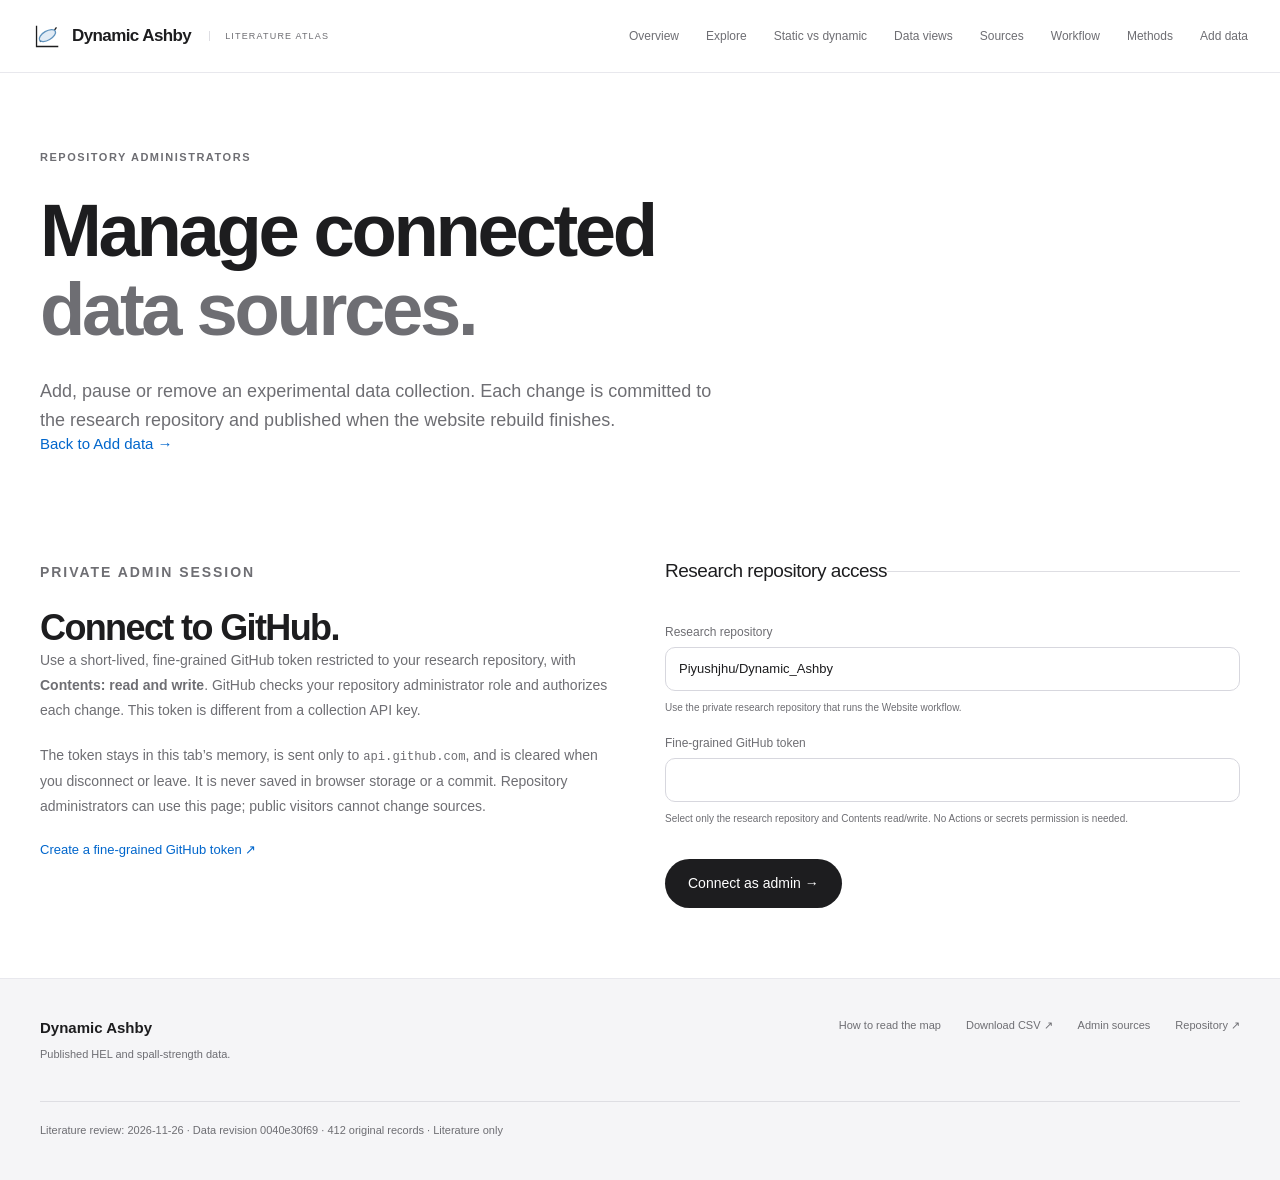
==== commit 1315e4dc: "Update literature atlas from f90c0788e8031d9d6dd2f4cd3a70cb3a895564c0" ====
--- a/admin.html
+++ b/admin.html
@@ -3,7 +3,7 @@
 <head>
   <meta charset="utf-8">
   <meta name="viewport" content="width=device-width, initial-scale=1">
-  <meta name="description" content="An interactive, source-linked literature atlas of spall strength and Hugoniot elastic limit. Explore exact materials, inspect the evidence, and follow every value back to its paper.">
+  <meta name="description" content="Literature maps of Hugoniot elastic limit and spall strength, with material conditions, experimental methods and source references.">
   <meta name="theme-color" content="#f5f5f7">
   <title>Manage experimental sources — Dynamic Ashby</title>
   <link rel="icon" href="assets/favicon.svg" type="image/svg+xml">
@@ -21,10 +21,10 @@
     <div class="nav-shell">
       <a class="brand" href="index.html" aria-label="Dynamic Ashby home"><svg viewBox="0 0 32 32" aria-hidden="true"><path d="M5 4v23h24M9 22l5-8 5 3 8-11"/><ellipse cx="17" cy="15" rx="10" ry="5" transform="rotate(-30 17 15)"/></svg>Dynamic Ashby<span class="brand-tag">LITERATURE ATLAS</span></a>
       <button class="menu-button" type="button" aria-expanded="false" aria-controls="main-nav">Menu <span>+</span></button>
-      <nav id="main-nav" aria-label="Main navigation"><a href="index.html">Overview</a><a href="explore.html">Explore</a><a href="static-dynamic.html">Static vs dynamic</a><a href="embeddings.html">Embeddings</a><a href="sources.html">Sources</a><a href="workflow.html">Workflow</a><a href="methods.html">Methods</a><a href="contribute.html">Add data</a></nav>
+      <nav id="main-nav" aria-label="Main navigation"><a href="index.html">Overview</a><a href="explore.html">Explore</a><a href="static-dynamic.html">Static vs dynamic</a><a href="embeddings.html">Data views</a><a href="sources.html">Sources</a><a href="workflow.html">Workflow</a><a href="methods.html">Methods</a><a href="contribute.html">Add data</a></nav>
     </div>
   </header>
-  <main id="main"><section class="page-intro page-width"><p class="eyebrow">Repository administrators</p><h1>Your sources.<br><span>Under your control.</span></h1><p>Add a collection, pause its updates or remove it from the atlas. Changes are saved as commits in your research repository and the website rebuilds automatically.</p><a class="text-link" href="contribute.html">Back to Add data →</a></section>
+  <main id="main"><section class="page-intro page-width"><p class="eyebrow">Repository administrators</p><h1>Manage connected<br><span>data sources.</span></h1><p>Add, pause or remove an experimental data collection. Each change is committed to the research repository and published when the website rebuild finishes.</p><a class="text-link" href="contribute.html">Back to Add data →</a></section>
 <section class="page-width admin-section" id="admin-access" aria-labelledby="admin-heading">
   <div class="admin-access-grid"><div><p class="eyebrow">Private admin session</p><h2 id="admin-heading">Connect to GitHub.</h2><p>Use a short-lived, fine-grained GitHub token restricted to your research repository, with <strong>Contents: read and write</strong>. GitHub checks your repository administrator role and authorizes each change. This token is different from a collection API key.</p><p>The token stays in this tab’s memory, is sent only to <code>api.github.com</code>, and is cleared when you disconnect or leave. It is never saved in browser storage or a commit. Repository administrators can use this page; public visitors cannot change sources.</p><a class="text-link" href="https://github.com/settings/personal-access-tokens/new" target="_blank" rel="noopener noreferrer">Create a fine-grained GitHub token ↗</a></div>
   <form id="admin-login" class="connection-form" autocomplete="off"><fieldset><legend>Research repository access</legend><label class="connection-full">Research repository<input id="admin-repository" required value="Piyushjhu/Dynamic_Ashby" pattern="[A-Za-z0-9_.-]+/[A-Za-z0-9_.-]+" autocomplete="off"><small>Use the private research repository that runs the Website workflow.</small></label><label class="connection-full">Fine-grained GitHub token<input id="admin-token" type="password" required autocomplete="off" spellcheck="false" autocapitalize="off"><small>Select only the research repository and Contents read/write. No Actions or secrets permission is needed.</small></label></fieldset><button class="button primary" type="submit">Connect as admin →</button></form></div>
@@ -33,20 +33,20 @@
 </section>
 <div id="admin-workspace" hidden>
   <section class="page-width admin-section"><div class="connection-section-heading"><div><p class="eyebrow">Live repository configuration</p><h2>Manage sources.</h2></div><div class="admin-toolbar"><a class="text-link" href="#connect-source">Add a source ↓</a><button id="admin-refresh" class="button" type="button">Refresh list</button></div></div><p class="connection-small-print">This list reads the research repository directly. The public map changes after the Website workflow and deployment finish. Pausing retains a source’s status card; removing deletes its connection and stops future synchronization. Neither action deletes data in the original collection.</p><div id="admin-sources" class="connection-status"></div></section>
-  <section class="page-width connection-builder" id="connect-source" aria-labelledby="connect-heading"><div class="connection-section-heading"><div><p class="eyebrow">Set up a dynamic source</p><h2 id="connect-heading">Connect your collection.</h2></div><p>This setup creates a configuration file for your research repository. API credentials go directly into GitHub’s encrypted Actions secrets.</p></div><div class="connection-builder-grid"><form id="connection-form" class="connection-form">
+  <section class="page-width connection-builder" id="connect-source" aria-labelledby="connect-heading"><div class="connection-section-heading"><div><p class="eyebrow">Collection configuration</p><h2 id="connect-heading">Configure a collection</h2></div><p>Download a configuration file for your research repository. Store any required API key or token in the repository’s encrypted GitHub Actions secrets.</p></div><div class="connection-builder-grid"><form id="connection-form" class="connection-form">
   <fieldset><legend>The collection</legend><label class="connection-full">Collection or folder URL<input type="url" id="connection-url" name="portalUrl" required placeholder="https://data.htmdec.org/#collection/…/folder/…" autocomplete="off" aria-describedby="connection-url-help"><small id="connection-url-help">Girder-compatible collections, including data.htmdec.org. A nested folder in the URL takes priority.</small></label><label>Connection ID<input type="text" id="connection-id" name="id" required pattern="[a-z0-9][a-z0-9-]{0,63}" maxlength="64" placeholder="my-lab-shock-data" autocomplete="off"><small>1–64 lowercase letters, numbers or hyphens.</small></label><label>Display name<input type="text" id="connection-label" name="label" required maxlength="120" placeholder="My lab · shock experiments" autocomplete="off"></label><label>Root type<select id="connection-root-type" name="rootType"><option value="folder">Folder</option><option value="collection">Collection</option></select></label><label>Root ID<input type="text" id="connection-root-id" name="rootId" required pattern="[a-fA-F0-9]{24}" maxlength="24" placeholder="24-character collection or folder ID" autocomplete="off"></label></fieldset>
-  <fieldset><legend>How the data are stored</legend><label>Read mode<select id="connection-format" name="format" aria-describedby="connection-format-help"><option value="discovery">Discover datasets first</option><option value="csv">CSV files</option><option value="json">JSON files</option><option value="item_metadata">Girder item metadata</option></select></label><label>Authentication<select id="connection-auth" name="auth"><option value="api_key">API key · encrypted GitHub secret</option><option value="token">Girder token · encrypted GitHub secret</option><option value="none">Public source · no credential</option></select></label><p class="connection-field-note connection-full" id="connection-format-help">Discovery lists the available datasets without publishing numerical values. Start here if you have not reviewed the source schema. Collections containing XLSX files or spall values without HEL can remain in discovery while their schema and measurement basis are reviewed.</p><div id="connection-measurement-options" class="connection-full" hidden><div class="connection-fields"><label>File pattern<input type="text" id="connection-file-pattern" name="filePattern" value="*.csv" autocomplete="off"></label><label>JSON records path<input type="text" id="connection-records-path" name="recordsPath" placeholder="data.records (leave blank for an array)" autocomplete="off"></label></div><div class="connection-measurement-callout"><strong>Map experimentally measured values.</strong><p>HEL must be the elastic-limit measurement, not peak shock stress. A spall-only dataset cannot supply a missing HEL. Leave an unavailable property mapping blank; it remains unresolved. Model predictions, simulations and yield-derived coordinates do not enter this layer. Experimentally reduced strengths retain their reported basis.</p></div><div class="connection-fields" id="connection-field-map"><label>Stable row ID<input type="text" name="field-id" value="id" required></label><label>Exact material<input type="text" name="field-material" value="material" required></label><label>Material class<input type="text" name="field-class" value="material_class" required></label><label>Material state<input type="text" name="field-state" value="state"></label><label>Experiment / shot ID<input type="text" name="field-shot" value="shot_id"></label><label>Experimental basis<input type="text" name="field-basis" value="evidence_basis" required></label><label>HEL column<input type="text" name="field-hel" value="HEL"></label><label>HEL units<select id="connection-hel-unit" name="helUnit"><option>GPa</option><option>MPa</option><option>kPa</option><option>Pa</option></select></label><label>Spall column<input type="text" name="field-spall" value="spall_strength"></label><label>Spall units<select id="connection-spall-unit" name="spallUnit"><option>GPa</option><option>MPa</option><option>kPa</option><option>Pa</option></select></label></div><p class="connection-field-note">The basis field must contain <code>experimental</code>, <code>experimental_measurement</code>, <code>direct_measurement</code> or <code>experimental_reduction</code>. Missing or unsupported values stay held for review.</p><label class="connection-check"><input type="checkbox" id="connection-pairing" name="pairing"><span>For rows containing both properties, I confirm that HEL and spall refer to the same identified experiment. Independent property lists must not be paired by material name.</span></label></div></fieldset>
+  <fieldset><legend>How the data are stored</legend><label>Read mode<select id="connection-format" name="format" aria-describedby="connection-format-help"><option value="discovery">Discover datasets first</option><option value="csv">CSV files</option><option value="json">JSON files</option><option value="item_metadata">Girder item metadata</option></select></label><label>Authentication<select id="connection-auth" name="auth"><option value="api_key">API key · encrypted GitHub secret</option><option value="token">Girder token · encrypted GitHub secret</option><option value="none">Public source · no credential</option></select></label><p class="connection-field-note connection-full" id="connection-format-help">Discovery mode lists datasets without publishing numerical values. Use it while reviewing file formats, column definitions or experimental basis, including collections with XLSX files or spall-only data.</p><div id="connection-measurement-options" class="connection-full" hidden><div class="connection-fields"><label>File pattern<input type="text" id="connection-file-pattern" name="filePattern" value="*.csv" autocomplete="off"></label><label>JSON records path<input type="text" id="connection-records-path" name="recordsPath" placeholder="data.records (leave blank for an array)" autocomplete="off"></label></div><div class="connection-measurement-callout"><strong>Identify the measured property columns.</strong><p>Map HEL to the measured elastic limit and spall to the reported tensile-failure stress. Peak shock stress is a different property. Leave a missing property mapping blank. This layer accepts experimental measurements and reductions, with their stated basis; model predictions and yield-derived estimates are excluded.</p></div><div class="connection-fields" id="connection-field-map"><label>Stable row ID<input type="text" name="field-id" value="id" required></label><label>Exact material<input type="text" name="field-material" value="material" required></label><label>Material class<input type="text" name="field-class" value="material_class" required></label><label>Material state<input type="text" name="field-state" value="state"></label><label>Experiment / shot ID<input type="text" name="field-shot" value="shot_id"></label><label>Experimental basis<input type="text" name="field-basis" value="evidence_basis" required></label><label>HEL column<input type="text" name="field-hel" value="HEL"></label><label>HEL units<select id="connection-hel-unit" name="helUnit"><option>GPa</option><option>MPa</option><option>kPa</option><option>Pa</option></select></label><label>Spall column<input type="text" name="field-spall" value="spall_strength"></label><label>Spall units<select id="connection-spall-unit" name="spallUnit"><option>GPa</option><option>MPa</option><option>kPa</option><option>Pa</option></select></label></div><p class="connection-field-note">The basis field must contain <code>experimental</code>, <code>experimental_measurement</code>, <code>direct_measurement</code> or <code>experimental_reduction</code>. Missing or unsupported values stay held for review.</p><label class="connection-check"><input type="checkbox" id="connection-pairing" name="pairing"><span>For rows containing both properties, I confirm that HEL and spall refer to the same identified experiment. Independent property lists must not be paired by material name.</span></label></div></fieldset>
   <details class="connection-advanced"><summary>Advanced · API endpoint</summary><label>Girder API base URL<input type="url" id="connection-api-url" name="apiUrl" value="https://data.htmdec.org/api/v1" required autocomplete="off"><small>HTTPS only. Use the API endpoint for this Girder instance.</small></label></details>
   <fieldset><legend>Publication and repository</legend><label class="connection-full">Research repository <span class="connection-optional">optional</span><input type="text" id="connection-repo" name="repository" placeholder="owner/repository" autocomplete="off" aria-describedby="connection-repo-help"><small id="connection-repo-help">The repository running the website workflow. Enter it to create GitHub setup links.</small></label><label class="connection-check connection-full"><input type="checkbox" id="connection-public" name="publicApproved"><span>I approve publishing this source’s dataset links and accepted measurements on the public atlas. I have permission to share them.</span></label><p class="connection-field-note connection-full">Leave this unchecked to save a configuration awaiting publication approval. It will not fetch or publish source contents.</p></fieldset>
   <div id="connection-form-message" class="connection-form-message" role="status"></div><button class="button primary" type="submit">Create connection configuration ↓</button>
-</form><aside class="connection-setup-side"><div class="connection-security"><p class="eyebrow">Credentials stay with you</p><h3>Use an encrypted secret.</h3><p>The browser never asks for a collection API token or sends requests to your collection. Scheduled synchronization runs in your research repository.</p><p>Create an Actions secret named <code>ASHBY_DATA_SOURCE_CREDENTIALS</code>. Its value is a JSON object mapping your connection ID to its API key or token:</p><pre><code>{"my-lab-shock-data": "YOUR_API_KEY"}</code></pre><p>Keep this value out of configuration files and commits. Public sources can use “no credential”.</p><a class="text-link" href="documentation/README_CONNECTED_SOURCES.md">Read the connection guide →</a></div><div class="connection-output" id="connection-output" hidden><p class="eyebrow">Configuration ready</p><h3 id="connection-output-title">Save your connection.</h3><p id="connection-output-note"></p><p>Save the file under <code id="connection-output-path"></code> in the research repository.</p><div class="connection-output-actions"><a id="connection-download" class="button primary" download>Download JSON ↓</a><a id="connection-github-create" class="text-link" target="_blank" rel="noopener noreferrer" hidden>Create file on GitHub ↗</a><a id="connection-github-secret" class="text-link" target="_blank" rel="noopener noreferrer" hidden>Open Actions secrets ↗</a><a id="connection-github-action" class="text-link" target="_blank" rel="noopener noreferrer" hidden>Run the website workflow ↗</a></div><details><summary>Inspect the generated configuration</summary><pre><code id="connection-config-preview"></code></pre></details></div></aside></div></section>
+</form><aside class="connection-setup-side"><div class="connection-security"><p class="eyebrow">Repository credentials</p><h3>Store credentials in Actions secrets</h3><p>Collection access runs in your repository’s scheduled workflow. This form creates configuration files and setup links; it does not request a collection token or contact the collection.</p><p>Create an Actions secret named <code>ASHBY_DATA_SOURCE_CREDENTIALS</code>. Its value is a JSON object mapping your connection ID to its API key or token:</p><pre><code>{"my-lab-shock-data": "YOUR_API_KEY"}</code></pre><p>Keep this value out of configuration files and commits. Public sources can use “no credential”.</p><a class="text-link" href="documentation/README_CONNECTED_SOURCES.md">Read the connection guide →</a></div><div class="connection-output" id="connection-output" hidden><p class="eyebrow">Configuration ready</p><h3 id="connection-output-title">Save the configuration</h3><p id="connection-output-note"></p><p>Save the file under <code id="connection-output-path"></code> in the research repository.</p><div class="connection-output-actions"><a id="connection-download" class="button primary" download>Download JSON ↓</a><a id="connection-github-create" class="text-link" target="_blank" rel="noopener noreferrer" hidden>Create file on GitHub ↗</a><a id="connection-github-secret" class="text-link" target="_blank" rel="noopener noreferrer" hidden>Open Actions secrets ↗</a><a id="connection-github-action" class="text-link" target="_blank" rel="noopener noreferrer" hidden>Run the website workflow ↗</a></div><details><summary>Inspect the generated configuration</summary><pre><code id="connection-config-preview"></code></pre></details></div></aside></div></section>
 
   <section class="page-width admin-section" id="admin-review" hidden><p class="eyebrow">Review before saving</p><h2>Add this source?</h2><p id="admin-review-summary"></p><pre id="admin-review-json"></pre><p id="admin-credential-note"></p><div class="admin-toolbar"><button id="admin-save" class="button primary" type="button">Save source to repository</button><button id="admin-cancel-add" class="button" type="button">Cancel</button></div></section>
 </div>
 <dialog id="admin-confirm" class="admin-dialog" aria-labelledby="admin-confirm-title"><h2 id="admin-confirm-title"></h2><p id="admin-confirm-detail"></p><label>Type the connection ID to confirm<input id="admin-confirm-id" autocomplete="off" spellcheck="false"></label><div class="admin-toolbar"><button id="admin-confirm-submit" class="button" type="button" disabled>Confirm change</button><button id="admin-confirm-cancel" class="button" type="button">Cancel</button></div></dialog>
 </main>
   <footer class="site-footer">
-    <div><a class="footer-brand" href="index.html">Dynamic Ashby</a><p>Materials under shock. Evidence in the open.</p></div>
+    <div><a class="footer-brand" href="index.html">Dynamic Ashby</a><p>Published HEL and spall-strength data.</p></div>
     <div class="footer-links"><a href="methods.html">How to read the map</a><a href="data/literature.csv" download>Download CSV ↗</a><a href="admin.html">Admin sources</a><a href="https://github.com/Piyushjhu/Dynamic-Ashby-Atlas" target="_blank" rel="noopener noreferrer">Repository ↗</a></div>
     <p class="build-note" data-build-note>Loading the literature compilation…</p>
   </footer>
--- a/assets/styles.css
+++ b/assets/styles.css
@@ -46,3 +46,11 @@
 /* Authenticated repository source management. */
 .admin-section{padding-block:45px;scroll-margin-top:95px}.admin-access-grid{display:grid;grid-template-columns:1fr 1fr;gap:50px}.admin-access-grid h2{font-size:36px}.admin-access-grid p,.admin-section>p{font-size:14px;line-height:1.8;color:var(--secondary)}.admin-access-grid .text-link{font-size:13px}.admin-section #admin-message{margin-top:25px;font-size:14px}.admin-toolbar{display:flex;align-items:center;gap:16px;flex-wrap:wrap;margin-block:18px}.admin-toolbar .button{font-size:12px;padding:12px 18px;border:1px solid var(--line)}.admin-toolbar strong{font-size:14px;overflow-wrap:anywhere}.admin-toolbar .text-link{font-size:12px}.admin-danger{color:#a21e24!important;background:#fff2f2}.admin-section pre{white-space:pre-wrap;overflow-wrap:anywhere;background:var(--ground);border-radius:18px;padding:24px;font-size:12px;max-height:400px;overflow:auto}.admin-dialog{border:1px solid var(--line);border-radius:22px;padding:32px;width:min(540px,calc(100vw - 40px));color:var(--ink)}.admin-dialog::backdrop{background:#0006;backdrop-filter:blur(4px)}.admin-dialog h2{font-size:27px;overflow-wrap:anywhere}.admin-dialog p{font-size:14px;line-height:1.8;color:var(--secondary)}.admin-dialog label{display:flex;flex-direction:column;gap:10px;font-size:12px}.admin-dialog input{padding:12px;border:1px solid var(--line);border-radius:10px;width:100%}body[data-page=admin] [hidden]{display:none!important}#admin-sources{margin-top:25px}
 @media(max-width:750px){.admin-access-grid{grid-template-columns:1fr;gap:25px}.admin-section{padding-block:30px}.admin-access-grid h2{font-size:30px}.admin-access-grid p{font-size:13px}.admin-dialog{padding:24px}.admin-dialog h2{font-size:23px}}
+/* Coverage counts use original evidence; the table remains scrollable on phones. */
+.source-coverage-section{margin-bottom:38px}.source-coverage-section h2{font-size:28px;letter-spacing:-.035em;margin-bottom:18px}.source-coverage-section>p{font-size:14px;color:var(--secondary);max-width:940px;line-height:1.75}.source-coverage-section details{margin-top:24px;border-block:1px solid var(--line);padding:17px 0}.source-coverage-section summary{font-size:13px;cursor:pointer}.coverage-table-wrap{max-width:100%;overflow-x:auto;margin-top:24px}.coverage-table{width:100%;min-width:930px;border-collapse:collapse;font-size:12px;line-height:1.5;text-align:right}.coverage-table caption{text-align:left;font-size:11px;color:var(--secondary);padding-bottom:18px}.coverage-table th,.coverage-table td{padding:12px 10px;border-bottom:1px solid var(--line);vertical-align:top}.coverage-table thead th{font-size:10px;font-weight:500;background:var(--ground);max-width:110px}.coverage-table th:first-child{text-align:left;min-width:130px}.coverage-table tbody th{font-weight:500}.coverage-table td{font-variant-numeric:tabular-nums;color:var(--secondary)}
+
+/* Static chart sources and axis coverage use their own layout namespace. */
+.sa-static-jump-links{display:flex;flex-wrap:wrap;gap:12px 28px;padding-bottom:28px;font-size:12px;line-height:1.6}.sa-static-jump-links a{color:var(--accent,#36536b)}.analysis-metrics.sa-static-metrics{grid-template-columns:repeat(6,minmax(0,1fr));gap:20px}.analysis-metrics.sa-static-metrics>div{border:0;border-left:1px solid var(--line);padding:0 0 0 16px}.analysis-metrics.sa-static-metrics>div:first-child{border-left:0;padding-left:0}.analysis-metrics.sa-static-metrics strong{font-size:36px}.analysis-metrics.sa-static-metrics span{font-size:11px}.sa-static-library,.sa-static-marginals{scroll-margin-top:95px}.sa-static-library-count{font-size:12px;line-height:1.7;color:var(--secondary)}.sa-static-library-groups{display:grid;gap:30px;margin-top:28px}.sa-static-library-group>h3{font-size:20px;line-height:1.4;margin:0 0 9px;letter-spacing:-.025em}.sa-static-library-group-note{font-size:12px;line-height:1.7;color:var(--secondary);margin:0 0 18px;max-width:850px}.sa-static-chart-grid{display:grid;grid-template-columns:repeat(2,minmax(0,1fr));gap:14px}.sa-static-chart-card{min-width:0;border:1px solid var(--line);border-radius:14px;padding:20px 22px;background:var(--paper,#fff)}.sa-static-chart-heading{display:flex;align-items:baseline;justify-content:space-between;gap:15px;margin-bottom:11px}.sa-static-chart-role,.sa-static-chart-year{font-size:10px;line-height:1.6;color:var(--secondary)}.sa-static-chart-role{letter-spacing:.02em}.sa-static-chart-card h4{font-size:14px;font-weight:500;line-height:1.55;letter-spacing:-.015em;margin:0;overflow-wrap:anywhere}.sa-static-chart-card h4 a{color:inherit}.sa-static-chart-citation{font-size:11px;line-height:1.7;color:var(--secondary);margin:9px 0 12px;overflow-wrap:anywhere}.sa-static-chart-status{font-size:11px;line-height:1.7;margin:0;color:var(--secondary)}.sa-static-chart-status strong{font-weight:500;color:var(--ink)}.sa-static-chart-definitions{margin-top:13px;border-top:1px solid var(--line)}.sa-static-chart-definitions>summary{font-size:11px;line-height:1.6;padding-top:12px;cursor:pointer}.sa-static-chart-definitions dl{margin:14px 0 0}.sa-static-chart-definitions dl>div+div{margin-top:12px}.sa-static-chart-definitions dt{font-size:10px;line-height:1.6;color:var(--secondary);margin-bottom:3px}.sa-static-chart-definitions dd{font-size:11px;line-height:1.75;margin:0;overflow-wrap:anywhere}
+@media(max-width:1000px){.analysis-metrics.sa-static-metrics{grid-template-columns:repeat(3,minmax(0,1fr));gap:25px}.analysis-metrics.sa-static-metrics>div:nth-child(3n+1){border-left:0;padding-left:0}}
+@media(max-width:750px){.sa-static-chart-grid{grid-template-columns:1fr}.sa-static-library-group>h3{font-size:18px}.sa-static-chart-card{padding:18px 20px}}
+@media(max-width:600px){.sa-static-jump-links{gap:10px 22px;font-size:11px;padding-bottom:23px}.analysis-metrics.sa-static-metrics{grid-template-columns:repeat(2,minmax(0,1fr));gap:23px 15px}.analysis-metrics.sa-static-metrics>div:nth-child(n){border-left:1px solid var(--line);padding-left:16px}.analysis-metrics.sa-static-metrics>div:nth-child(2n+1){border-left:0;padding-left:0}.analysis-metrics.sa-static-metrics strong{font-size:31px}.analysis-metrics.sa-static-metrics span{font-size:10px}.sa-static-library-count,.sa-static-library-group-note{font-size:11px}.sa-static-library-groups{gap:25px}.sa-static-chart-card{padding:17px}.sa-static-chart-card h4{font-size:13px}.sa-static-library,.sa-static-marginals{scroll-margin-top:80px}}
